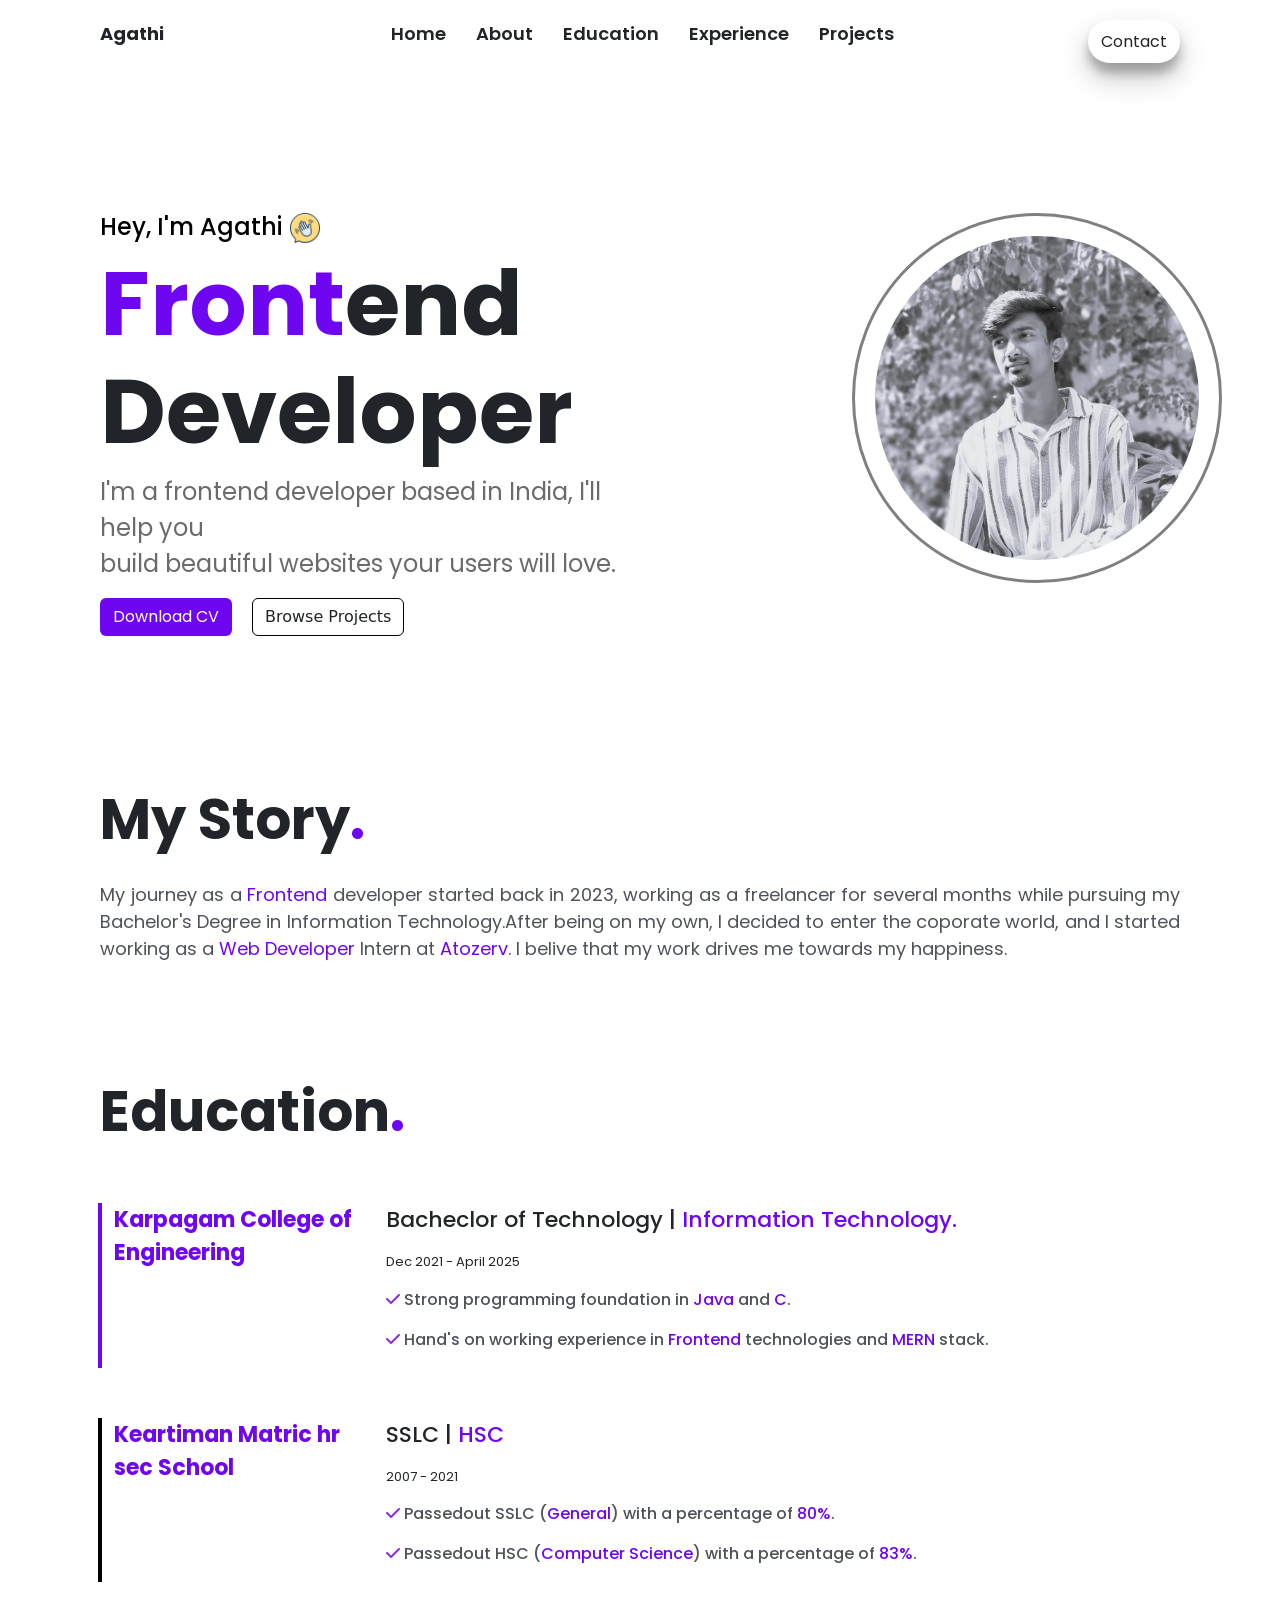
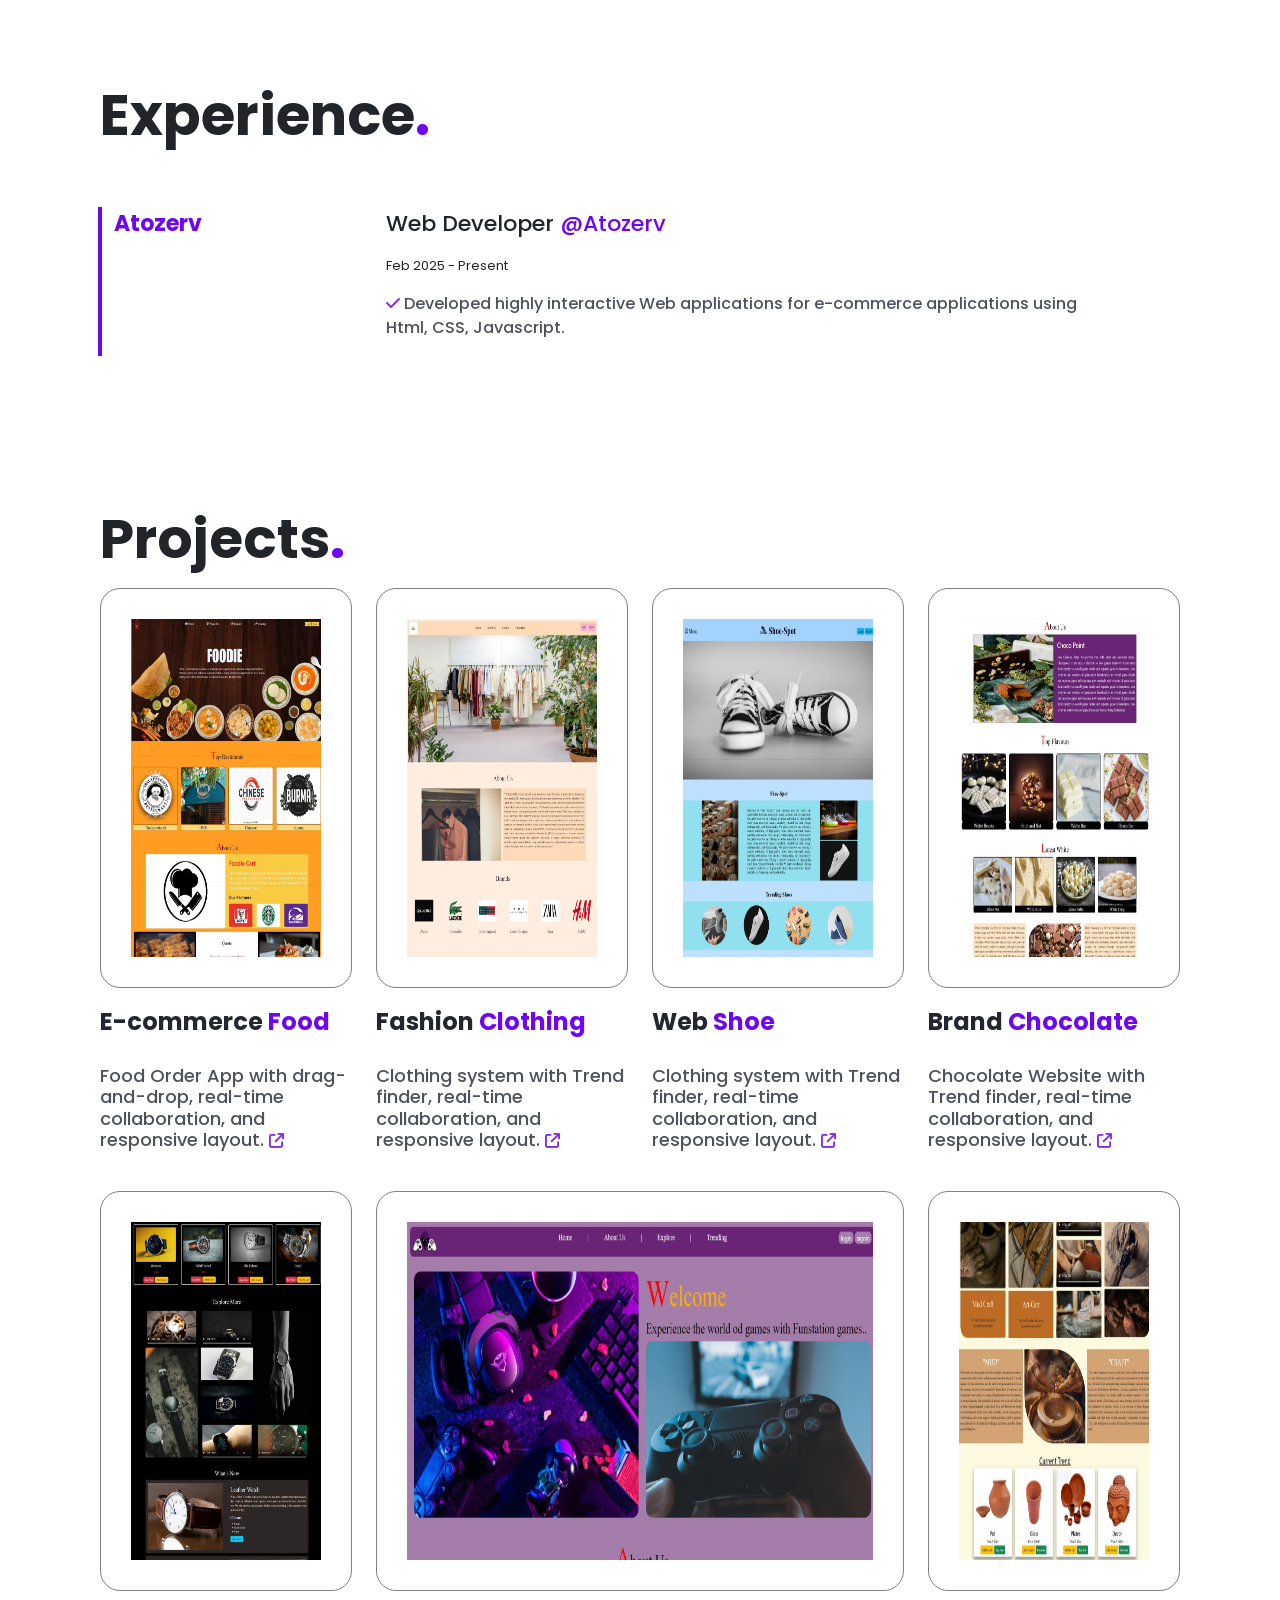
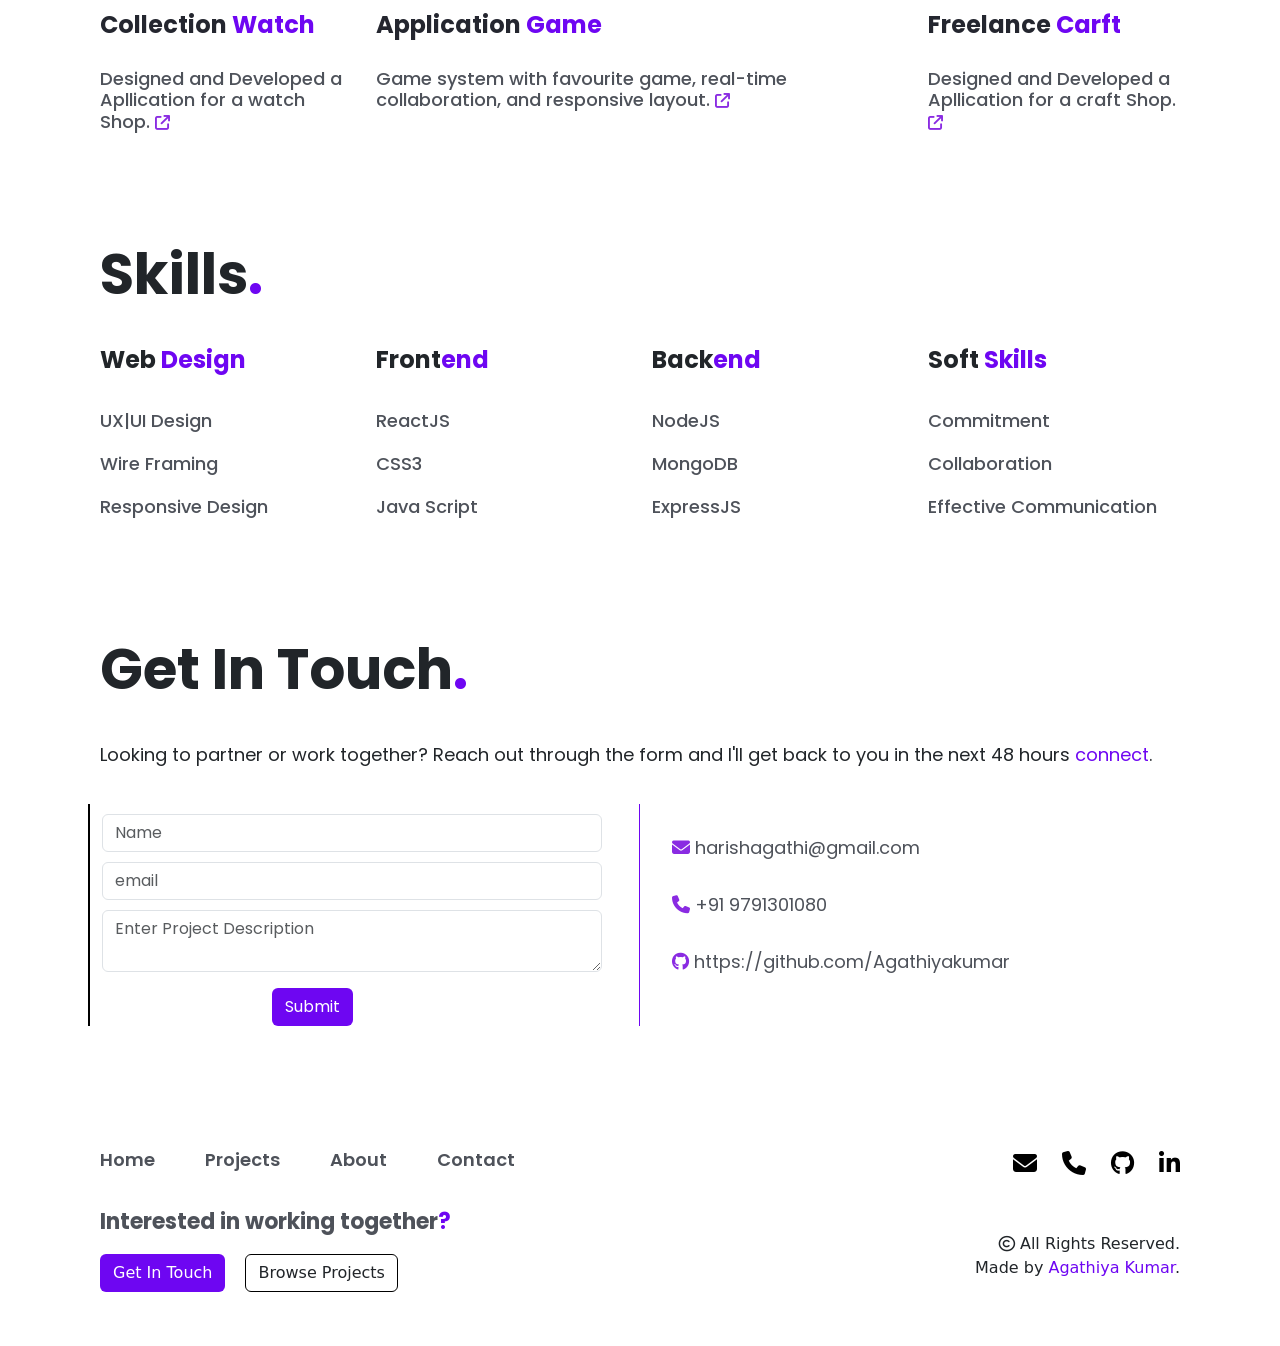
==== index.html @ 615fc926 "Add index.html and css" ====
<!DOCTYPE html>
<html lang="en">
<head>
    <meta charset="UTF-8">
    <meta name="viewport" content="width=device-width, initial-scale=1.0">
    <title>Portfolio</title>
    <link rel="preconnect" href="https://fonts.googleapis.com">
    <link rel="preconnect" href="https://fonts.gstatic.com" crossorigin>
    <link href="https://fonts.googleapis.com/css2?family=Poppins:ital,wght@0,100;0,200;0,300;0,400;0,500;0,600;0,700;0,800;0,900;1,100;1,200;1,300;1,400;1,500;1,600;1,700;1,800;1,900&display=swap" rel="stylesheet">
    <link rel="stylesheet" href="https://cdnjs.cloudflare.com/ajax/libs/font-awesome/6.7.2/css/all.min.css" integrity="sha512-Evv84Mr4kqVGRNSgIGL/F/aIDqQb7xQ2vcrdIwxfjThSH8CSR7PBEakCr51Ck+w+/U6swU2Im1vVX0SVk9ABhg==" crossorigin="anonymous" referrerpolicy="no-referrer" />
    <link rel="stylesheet" href="./css/portfolio.css">   
 <link href="https://cdn.jsdelivr.net/npm/bootstrap@5.0.2/dist/css/bootstrap.min.css" rel="stylesheet" integrity="sha384-EVSTQN3/azprG1Anm3QDgpJLIm9Nao0Yz1ztcQTwFspd3yD65VohhpuuCOmLASjC" crossorigin="anonymous"></head>
<body class="bg">
    
<div class="home">
    <div class="Nav">
        <p class="agathi">Agathi</p>
        <ul class="link">
            <li class="l">Home</li>
            <li class="l">About</li>
            <li class="l">Education</li>
            <li class="l">Experience</li>
            <li class="l">Projects</li>
        </ul>
        <button class="btn btn1">Contact</button>
    </div>
</div>
    <div class="main">
        <div class="row rr1">
            <div class="col-6 fin">
                <img class="finger" src="./asset/image/five-finger.png" alt="">
        <h2 class="hey">Hey, I'm Agathi</h2>
        <h1 class="front"><span class="f">Front</span>end<br>Developer</h1>
        <p class="hey1">I'm a frontend developer based in India, I'll help you<br> build beautiful websites your users will love. </p>
        
   </div>
        <div class="col-6 pp">
            <img class="profile" src="./asset/image/aak.jpg" height="370px" width="370px" alt="">
        </div>
</div>
<div class="get">
    <button class="btn btn2"><a class="resume" href="https://drive.google.com/file/d/1kBGuWeykprvt41Yj8LX3jBLXQxksEnDE/view?usp=sharing">Download CV</a></button>
    <button class="btn btn3">Browse Projects</button>
</div>
</div>
<div class="my">
    <h1 class="mystory">My Story<span class="f">.</span></h1>
    <p class="story">My journey as a <span class="f">Frontend</span> developer started back in 2023,
         working as a freelancer for several months while pursuing my Bachelor's Degree in Information 
         Technology.After being on my own, I decided to enter the coporate world, and I started working 
         as a <span class="f">Web Developer</span> Intern at <span class="f">Atozerv.</span> I belive that
          my work drives me towards my happiness.</p>
</div>
<div class="education">
    <h1 class="educate">Education<span class="f">.</span></h1>
    <div class="row ex">
        <div class="col-3 ecol">
            <p class="etitle">Karpagam College of Engineering</p>
        </div>
        <div class="col-8">
            <p class="edes">
                Bacheclor of Technology | <span class="f">Information Technology.</span>
            </p>
            <p class="sube">
                Dec 2021 - April 2025 
            </p>
            <p class="e"><i class="fa-solid fa-check" style="color: blueviolet;"></i> Strong programming foundation in <span class="f">Java</span> and <span class="f">C</span>. </p>
            <p class="e"><i class="fa-solid fa-check" style="color: blueviolet;"></i> Hand's on working experience in <span class="f">Frontend</span> technologies and <span class="f">MERN </span>stack. </p>
        </div>
    </div>
    <div class="row ex">
        <div class="col-3 ecol1">
            <p class="etitle">Keartiman Matric hr sec School</p>
        </div>
        <div class="col-8">
            <p class="edes">
                SSLC | <span class="f">HSC</span>
            </p>
            <p class="sube">
                2007 - 2021
            </p>
            <p class="e"><i class="fa-solid fa-check" style="color: blueviolet;"></i> Passedout SSLC (<span class="f">General</span>) with a percentage of <span class="f">80%</span>.</p>
            <p class="e"><i class="fa-solid fa-check" style="color: blueviolet;"></i> Passedout HSC (<span class="f">Computer Science</span>) with a percentage of <span class="f">83%</span>.</p>
        </div>
    </div>
</div>
<div class="experience">
    <h1 class="exp">Experience<span class="f">.</span></h1>
    <div class="row ex">
        <div class="col-3 ecol">
            <p class="etitle">Atozerv</p>
        </div>
        <div class="col-8">
            <p class="edes">
                Web Developer <span class="f">@Atozerv</span>
            </p>
            <p class="sube">
                Feb 2025 - Present 
            </p>
            <p class="e"><i class="fa-solid fa-check" style="color: blueviolet;"></i> Developed highly interactive Web applications for e-commerce applications using Html, CSS, Javascript.</p>
        </div>
    </div>
</div>
<div class="project">
    <h1 class="pro">Projects<span class="f">.</span></h1>
    <div class="pc">
        <div class="row">
            <div class="col-3">
                <div class="ppi">
                <img class="pi" src="./asset/image/p1.jpeg" width="100%" height="400px" alt="">
            </div>
                <h4 class="ph">E-commerce <span class="f"> Food</span></h4>
                <h3 class="pd">Food Order App with drag-and-drop, real-time collaboration, and responsive layout. <i class="fa-solid fa-arrow-up-right-from-square" style="color:blueviolet; font-size: 15px;"></i></h3>
            </div>
            <div class="col-3">
                <div class="ppi">
                <img class="pi" src="./asset/image/p3.jpeg" width="100%" height="400px" alt="">
                </div>
                <h4 class="ph">Fashion <span class="f"> Clothing </span></h4>
                <h3 class="pd">Clothing system with Trend finder, real-time collaboration, and responsive layout. <i class="fa-solid fa-arrow-up-right-from-square" style="color:blueviolet; font-size: 15px;"></i></h3>
            </div>
            <div class="col-3">
              <div class="ppi">
                <img class="pi" src="./asset/image/p2.jpeg" width="100%" height="400px" alt="">
                </div>
                <h4 class="ph">Web <span class="f"> Shoe </span></h4>
                <h3 class="pd">Clothing system with Trend finder, real-time collaboration, and responsive layout. <i class="fa-solid fa-arrow-up-right-from-square" style="color:blueviolet; font-size: 15px;"></i></h3>
            </div>
            <div class="col-3">
                <div class="ppi">
                <img class="pi" src="./asset/image/chocolaate web.jpeg" width="100%" height="400px" alt="">
            </div>
                <h4 class="ph">Brand <span class="f"> Chocolate </span></h4>
                <h3 class="pd">Chocolate Website with Trend finder, real-time collaboration, and responsive layout. <i class="fa-solid fa-arrow-up-right-from-square" style="color:blueviolet; font-size: 15px;"></i></h3>
            </div>
        </div>
        
        <div class="row r1">
            <div class="col-3">
                <div class="ppi">
                <img class="pi" src="./asset/image/ww.jpeg" width="100%" height="400px" alt="">
                </div>
                <h4 class="ph">Collection <span class="f"> Watch</span></h4>
                <h3 class="pd">Designed and Developed a Apllication for a watch Shop. <i class="fa-solid fa-arrow-up-right-from-square" style="color:blueviolet; font-size: 15px;"></i></h3>
            </div>
            <div class="col-6">
                <div class="ppi">
                <img class="pi" src="./asset/image/game web.jpeg" width="100%" height="400px" alt="">
                </div>
                <h4 class="ph">Application<span class="f"> Game </span></h4>
                <h3 class="pd">Game system with favourite game, real-time collaboration, and responsive layout. <i class="fa-solid fa-arrow-up-right-from-square" style="color:blueviolet; font-size: 15px;"></i></h3>
            </div>
            <div class="col-3">
                <div class="ppi">
                <img class="pi" src="./asset/image/pot web.jpeg" width="100%" height="400px" alt="">
                </div>
                <h4 class="ph">Freelance<span class="f"> Carft </span></h4>
                <h3 class="pd">Designed and Developed a Apllication for a craft Shop. <i class="fa-solid fa-arrow-up-right-from-square" style="color:blueviolet; font-size: 15px;"></i></h3>
            </div>
        </div>
    </div>
</div>
<div class="skills">
    <h1 class="skill">Skills<span class="f">.</span></h1>
    <div class="row s">
        <div class="col-3">
            <h4 class="stitle">Web <span class="f">Design</span></h4>
            <p class="skilldes1">UX|UI Design</p>
            <p class="skilldes">Wire Framing</p>
            <p class="skilldes">Responsive Design</p>
        </div>
        <div class="col-3">
            <h4 class="stitle">Front<span class="f">end</span></h4>
            <p class="skilldes1">ReactJS</p>
            <p class="skilldes">CSS3</p>
            <p class="skilldes">Java Script</p>
        </div>
        <div class="col-3">
            <h4 class="stitle">Back<span class="f">end</span></h4>
            <p class="skilldes1">NodeJS</p>
            <p class="skilldes">MongoDB</p>
            <p class="skilldes">ExpressJS</p>
        </div>
        <div class="col-3">
            <h4 class="stitle">Soft <span class="f">Skills</span></h4>
            <p class="skilldes1">Commitment</p>
            <p class="skilldes">Collaboration</p>
            <p class="skilldes">Effective Communication</p>
        </div>
    </div>
</div>
<div class="contact">
    <h1 class="touch">Get In Touch<span class="f">.</span></h1>
    <p class="connect">Looking to partner or work together? Reach out through the form and I'll get back to you in the next 48 hours <span class="f">connect</span>.</p>
    <div class="row ct">
        <div class="col-6 gt">
            <div class="for">
                <form action="#">
                    <input type="text" class="form-control i" placeholder="Name">
                    <input type="text" class="form-control i" placeholder="email">
                    <textarea name="t"  class="form-control i" id="t" placeholder="Enter Project Description"></textarea>
                    <button class="btn btn4">Submit</button>
                </form>
            </div>
        </div>
        <div class="col-6 cet">
            <p class="clink"><i class="fa-solid fa-envelope" style="color: blueviolet;"></i> harishagathi@gmail.com</p>
            <p class="clink"><i class="fa-solid fa-phone" style="color: blueviolet;"></i> +91 9791301080</p>
            <p class="clink"><i class="fa-brands fa-github" style="color: blueviolet;"></i> https://github.com/Agathiyakumar</p>
        </div>
    </div>
</div>
<footer>
    <div class="footer">
        <div class="row">
            <div class="col-6">
    <div class="foot">
        <a class="ft" href="#">Home</a>
        <a class="ft" href="#">Projects</a>
        <a class="ft" href="#">About</a>
        <a class="ft" href="#">Contact</a>
    </div>
    <div class="interest">
        <p class="int">Interested in working together<span class="f">?</span></p>
    </div>
    <div class="get">
        <button class="btn btn2">Get In Touch</button>
        <button class="btn btn3">Browse Projects</button>
    </div>
</div>
<div class="col-6">
    <div class="logo">
    <a class="ac"><i class="fa-solid fa-envelope"></i></a>
    <a class="ac"  href=""><i class="fa-solid fa-phone"></i></a>
    <a class="ac" href="https://github.com/Agathiyakumar"><i class="fa-brands fa-github"></i></a>
    <a class="ac" href="http://linkedin.com/in/agathiya-kumar-s-d-90528626a"><i class="fa-brands fa-linkedin-in"></i></a>
</div>
<div class="copyright">
    <p class="copy"><i class="fa-regular fa-copyright"></i> All Rights Reserved.<br>
    Made by <span class="f">Agathiya Kumar</span>.</p>
</div>
</div>
</div>
</div>
</footer>
    
    <script src="https://cdn.jsdelivr.net/npm/bootstrap@5.0.2/dist/js/bootstrap.bundle.min.js" integrity="sha384-MrcW6ZMFYlzcLA8Nl+NtUVF0sA7MsXsP1UyJoMp4YLEuNSfAP+JcXn/tWtIaxVXM" crossorigin="anonymous"></script>
    <script src="https://cdn.jsdelivr.net/npm/@popperjs/core@2.9.2/dist/umd/popper.min.js" integrity="sha384-IQsoLXl5PILFhosVNubq5LC7Qb9DXgDA9i+tQ8Zj3iwWAwPtgFTxbJ8NT4GN1R8p" crossorigin="anonymous"></script>
<script src="https://cdn.jsdelivr.net/npm/bootstrap@5.0.2/dist/js/bootstrap.min.js" integrity="sha384-cVKIPhGWiC2Al4u+LWgxfKTRIcfu0JTxR+EQDz/bgldoEyl4H0zUF0QKbrJ0EcQF" crossorigin="anonymous"></script>
</body>
</html>
---- css/portfolio.css ----
.bg{
    padding: 0px 100px;
}
.Nav{
    font-weight: 600;
    margin-top: 20px;
    display: flex;justify-content: space-between;
    font-size: 18px;
    font-family: Poppins;

}
.l:hover{
    color: #6E06F2;
    cursor: pointer;
    text-decoration: underline solid black;
}
.link{
    display: flex;
    column-gap: 30px;
    list-style-type: none;
}
.educate{
    font-weight: bold;
    font-size: 56px;
    font-family: "Poppins", "Poppins Placeholder", sans-serif;
}
.btn1{
    border-radius: 50px !important;
    box-shadow: rgba(0, 0, 0, 0.25) 0px 14px 28px, rgba(0, 0, 0, 0.22) 0px 10px 10px;
}
.btn2{
    background: #6E06F2 !important;
    color: white !important;
}
.agathi{
    font-weight: bold;
    font-family: "Poppins", "Poppins Placeholder", sans-serif;
}
.btn2:hover{
    background-color: white !important;
    color: black !important;
    border: 0.5px solid black ;
}
.btn3:hover{
    background: #6E06F2 !important;
    color: white !important;
    border: none !important;
}
.get{
    display: flex;
    column-gap: 20px;
}
.btn3{
    border:0.5px solid black !important;
}
.main{
    padding: 150px 0px 50px;
}
.hey{
    color: rgb(0, 0, 0);
    font-family: poppins;
    font-size: 24px;
}
.hey1{
    color: rgb(108, 106, 106);
    font-family: poppins;
    font-size: 24px;
}
.front{
    font-family: "Poppins", "Poppins Placeholder", sans-serif;
    font-weight: 700;
    font-size: 90px;
}
.end{
    font-family: "Poppins", "Poppins Placeholder", sans-serif;
    font-weight: 700;
    font-size: 90px;
}
.fin{
    position: relative;
}
.finger{
    position: absolute;
    height: 30px;
    width: 30px;
    margin-left: 190px;
}

.f{
    color: #6E06F2 !important;
}
.profile{
    padding: 20px;
    margin-left: 200px;
    border-radius: 50%;
    border: solid grey;
}
.project{
    padding: 50px 0px 50px;
    margin-top: 50px;
}
.pro{
    font-size: 55px;
    font-family: "Poppins", "Poppins Placeholder", sans-serif;
    font-weight: bold;
}
.pi{
    border-radius: 20px;
    border: 1px solid grey;
    padding: 30px;

}
.pc{
    margin-top: 1rem;
}
.ph{
    padding: 20px 0px 20px ;
    font-size: 24px;
    font-family: "Poppins";
    font-weight:bold;
    color: #24262F !important;
}
.pd{
    font-size: 18px;
    font-family: "Poppins", "Poppins Placeholder", sans-serif;
    color: #4E525A !important;
}
.r1{
    margin-top: 2rem !important;
}
.experience{
    padding: 100px 0px 50px;
}
.exp{
    font-weight: bold;
    font-size: 56px;
    font-family: "Poppins", "Poppins Placeholder", sans-serif;
}
.etitle{
    color: #6E06F2 !important;
    font-size: 22px !important;
    font-family: "Poppins", "Poppins Placeholder", sans-serif !important;
    font-weight: bold !important;
}
.edes{
    font-size: 22px !important;
    font-family: "Poppins", "Poppins Placeholder", sans-serif !important;
    font-weight: 500 !important;
}
.sube{
    font-size: 13px;
    font-family: "Poppins", "Poppins Placeholder", sans-serif !important;
}
.ecol{
    border-left: 4px solid  #6E06F2 !important;
    margin-left: 10px;
}
.ex{
    padding-top: 50px;
}
.e{
    font-size: 16px;
    font-family: "Poppins", "Poppins Placeholder", sans-serif !important;
    font-weight: 500;
    color: #4E525A;
}
.skill{
    font-weight: bold;
    font-size: 56px;
    font-family: "Poppins", "Poppins Placeholder", sans-serif;
}
.skills{
    padding: 50px 0px 100px;
}
.ecol1{
    border-left: 4px solid black;
    margin-left: 10px;

}
.stitle{
    margin-top: 30px;
    font-size: 24px;
    font-family: "Poppins", "Poppins Placeholder", sans-serif !important;
    font-weight: bold !important;
}
.skilldes{
    font-family: "Poppins", "Poppins Placeholder", sans-serif !important;
    font-size: 18px !important;
    color: #4E525A;
    font-weight: 500;
}.skilldes1{
    font-family: "Poppins", "Poppins Placeholder", sans-serif !important;
    font-size: 18px !important;
    margin-top: 2rem;
    color: #4E525A;
    font-weight: 500;
}
.mystory{
    font-weight: bold;
    font-size: 56px;
    font-family: "Poppins", "Poppins Placeholder", sans-serif;
}
.my{
    padding: 100px 0px;
}
.story{
    color: #4E525A;
    font-size: 18px;
    padding-top: 20px;
    font-family: "Poppins", "Poppins Placeholder", sans-serif;
    text-align: justify;
}

.foot{
    display: flex;
    column-gap: 50px;

}
.footer{
    padding: 100px 0px 50px;
}
.ft{
    text-decoration: none !important;
    color: #4E525A;
    font-size: 18px !important;
    font-family: "Poppins", "Poppins Placeholder", sans-serif !important;
    font-weight: 600;
}
.int{
    margin-top: 2rem;
    font-size: 22px;
    color: #4E525A;
    font-family: "Poppins", "Poppins Placeholder", sans-serif !important;
    font-weight: bold;
}
.touch{
    font-weight: bold;
    font-size: 56px;
    font-family: "Poppins", "Poppins Placeholder", sans-serif;
}
.for{
    width: 500px !important;
    font-family: "Poppins", "Poppins Placeholder", sans-serif;
}
.i{
    margin-top: 10px;
}
.connect{
    font-size: 18px !important;
    padding-top: 30px;
    font-family: "Poppins", "Poppins Placeholder", sans-serif;
    text-align: justify;
}
.btn4{
    margin-top: 1rem;
    background: #6E06F2 !important;
    color: white !important;
    margin-left: 170px;
}
.gt{
    border-left: 2px solid #000000;
    border-right: 1px solid #6E06F2;
}
.clink{
    font-size: 18px;
    font-family: "Poppins", "Poppins Placeholder", sans-serif;
    margin-left: 20px;
    margin-top: 30px;
    color: #4E525A;

}
.ct{
    padding: 20px 0px 20px
}
.ac{
    color: #000000;
    font-size: 24px;
    margin-left: 20px;
}
.logo{
    text-align: right;
}
.copyright{
    text-align: right;
    margin-top: 50px;
}
.ppi img{
    transition: transform 1s ease;
}
.ppi:hover img{
    transform: scale(1.08);
}
.resume{
    text-decoration: none;
    font-family: "Poppins", "Poppins Placeholder", sans-serif;
    color: white;
}
@media screen and (max-width:780px) {
    .bg{
        padding: 50px;
        
    }
    .rr1{
        width: 700px;
        display: flex;
        flex-direction: column;
    }
    .profile{
        margin: 0;
    }
    .fin{
        position: static;
    }
    .my{
        margin: 0;
        padding: 0;
    }
    
}
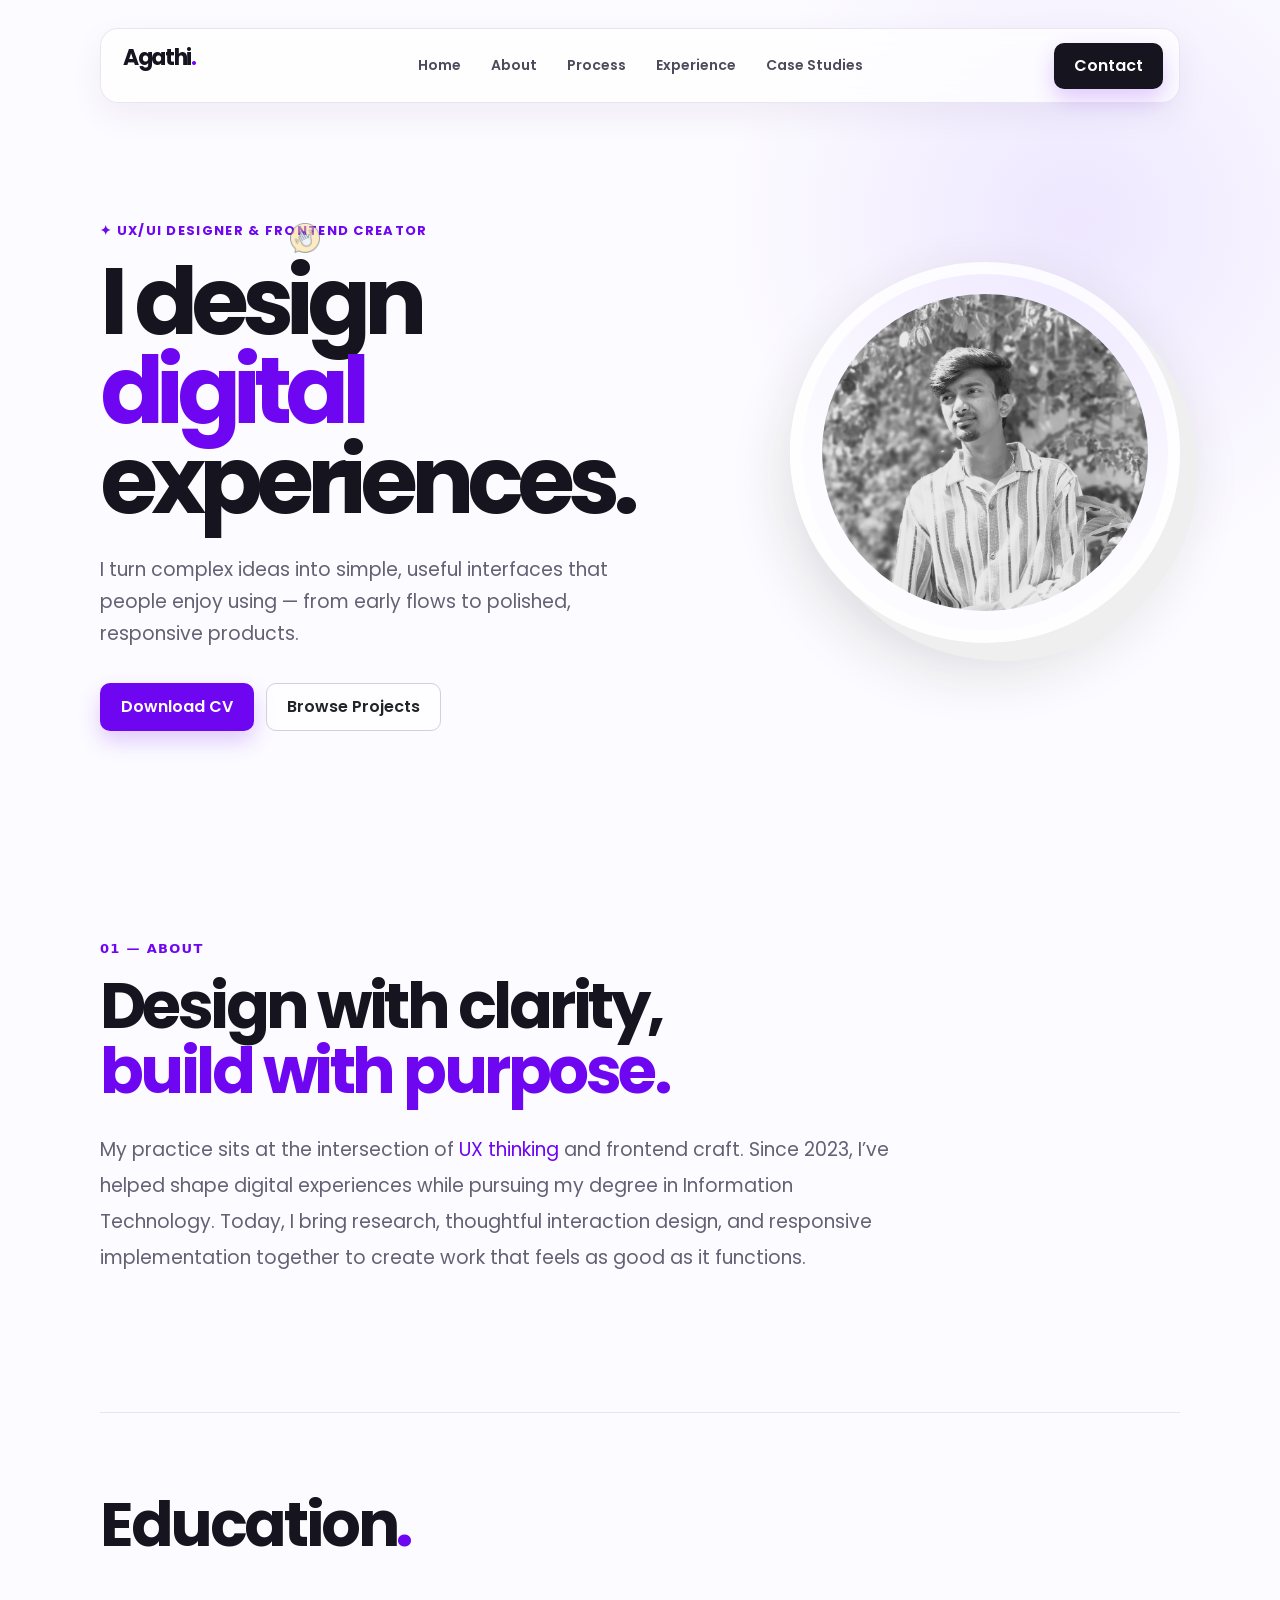
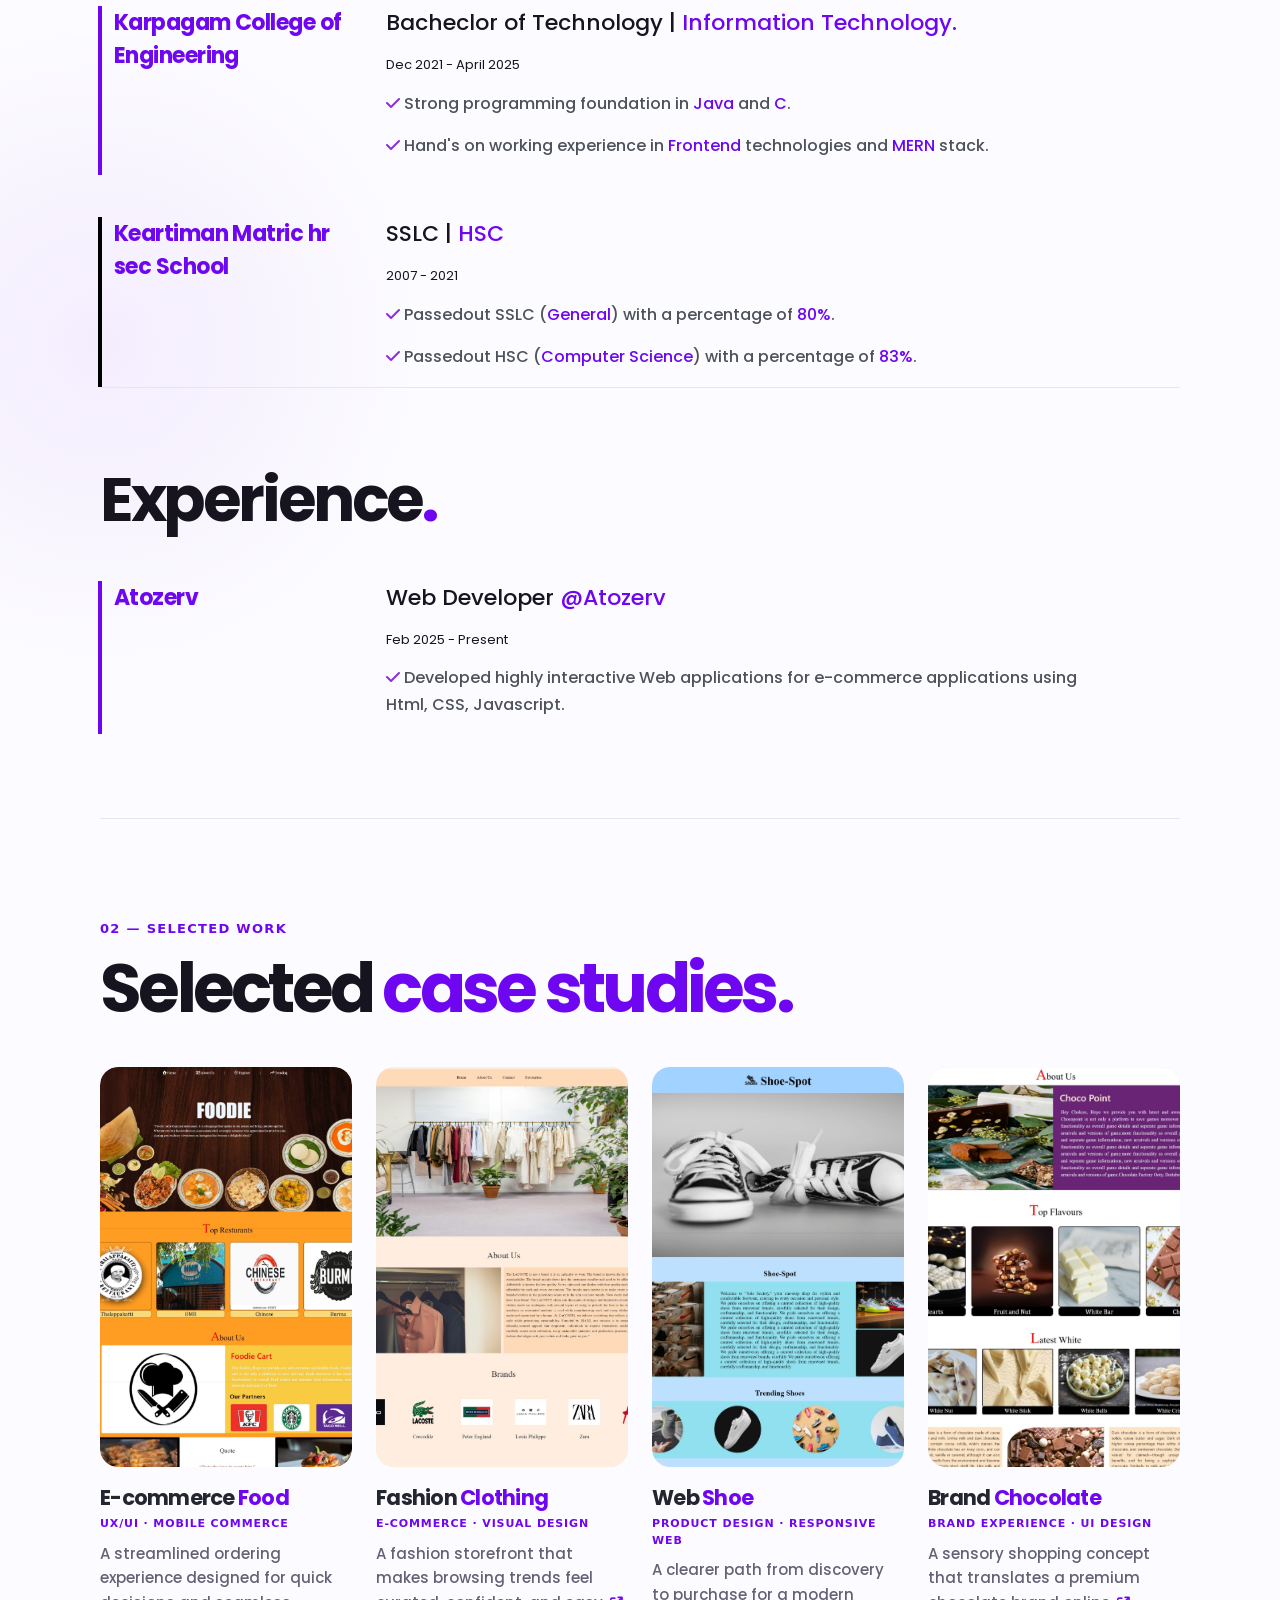
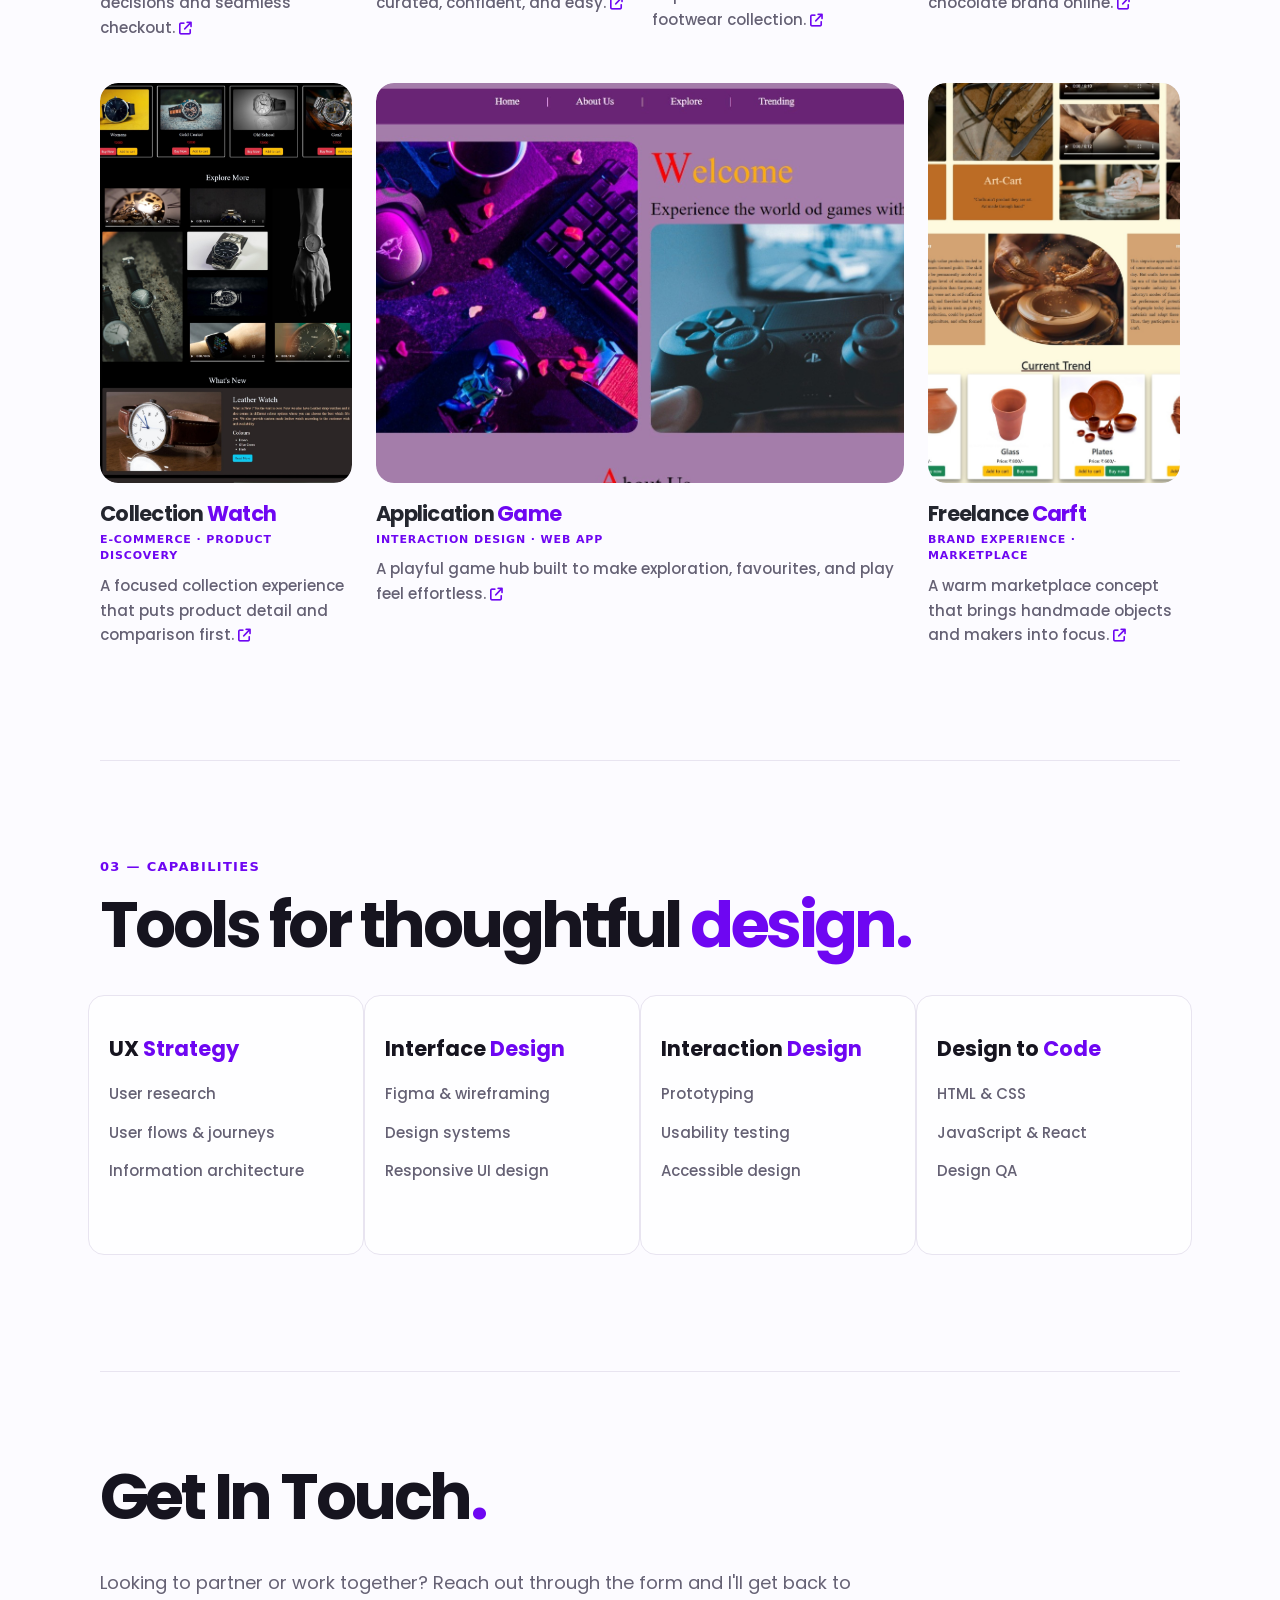
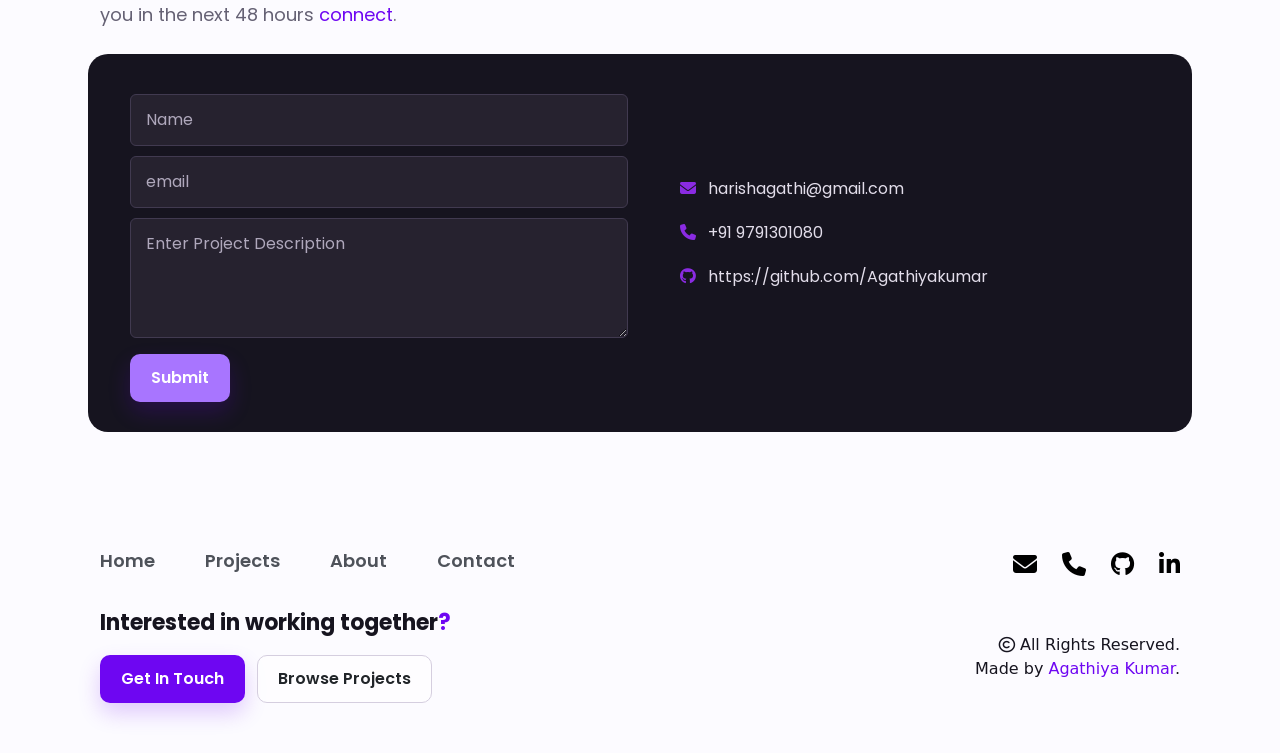
==== commit d987999f: "commit2" ====
--- a/index.html
+++ b/index.html
@@ -3,24 +3,25 @@
 <head>
     <meta charset="UTF-8">
     <meta name="viewport" content="width=device-width, initial-scale=1.0">
-    <title>Portfolio</title>
+    <title>Agathi — UX/UI Designer</title>
     <link rel="preconnect" href="https://fonts.googleapis.com">
     <link rel="preconnect" href="https://fonts.gstatic.com" crossorigin>
     <link href="https://fonts.googleapis.com/css2?family=Poppins:ital,wght@0,100;0,200;0,300;0,400;0,500;0,600;0,700;0,800;0,900;1,100;1,200;1,300;1,400;1,500;1,600;1,700;1,800;1,900&display=swap" rel="stylesheet">
     <link rel="stylesheet" href="https://cdnjs.cloudflare.com/ajax/libs/font-awesome/6.7.2/css/all.min.css" integrity="sha512-Evv84Mr4kqVGRNSgIGL/F/aIDqQb7xQ2vcrdIwxfjThSH8CSR7PBEakCr51Ck+w+/U6swU2Im1vVX0SVk9ABhg==" crossorigin="anonymous" referrerpolicy="no-referrer" />
-    <link rel="stylesheet" href="./css/portfolio.css">   
- <link href="https://cdn.jsdelivr.net/npm/bootstrap@5.0.2/dist/css/bootstrap.min.css" rel="stylesheet" integrity="sha384-EVSTQN3/azprG1Anm3QDgpJLIm9Nao0Yz1ztcQTwFspd3yD65VohhpuuCOmLASjC" crossorigin="anonymous"></head>
+    <link href="https://cdn.jsdelivr.net/npm/bootstrap@5.0.2/dist/css/bootstrap.min.css" rel="stylesheet" integrity="sha384-EVSTQN3/azprG1Anm3QDgpJLIm9Nao0Yz1ztcQTwFspd3yD65VohhpuuCOmLASjC" crossorigin="anonymous">
+    <link rel="stylesheet" href="./css/portfolio.css">
+</head>
 <body class="bg">
     
 <div class="home">
     <div class="Nav">
-        <p class="agathi">Agathi</p>
+        <p class="agathi">Agathi<span>.</span></p>
         <ul class="link">
             <li class="l">Home</li>
             <li class="l">About</li>
-            <li class="l">Education</li>
+            <li class="l">Process</li>
             <li class="l">Experience</li>
-            <li class="l">Projects</li>
+            <li class="l">Case Studies</li>
         </ul>
         <button class="btn btn1">Contact</button>
     </div>
@@ -29,9 +30,9 @@
         <div class="row rr1">
             <div class="col-6 fin">
                 <img class="finger" src="./asset/image/five-finger.png" alt="">
-        <h2 class="hey">Hey, I'm Agathi</h2>
-        <h1 class="front"><span class="f">Front</span>end<br>Developer</h1>
-        <p class="hey1">I'm a frontend developer based in India, I'll help you<br> build beautiful websites your users will love. </p>
+        <h2 class="hey">✦ UX/UI designer &amp; frontend creator</h2>
+        <h1 class="front">I design <span class="f">digital</span><br>experiences.</h1>
+        <p class="hey1">I turn complex ideas into simple, useful interfaces that people enjoy using — from early flows to polished, responsive products.</p>
         
    </div>
         <div class="col-6 pp">
@@ -44,12 +45,9 @@
 </div>
 </div>
 <div class="my">
-    <h1 class="mystory">My Story<span class="f">.</span></h1>
-    <p class="story">My journey as a <span class="f">Frontend</span> developer started back in 2023,
-         working as a freelancer for several months while pursuing my Bachelor's Degree in Information 
-         Technology.After being on my own, I decided to enter the coporate world, and I started working 
-         as a <span class="f">Web Developer</span> Intern at <span class="f">Atozerv.</span> I belive that
-          my work drives me towards my happiness.</p>
+    <p class="section-kicker">01 — About</p>
+    <h1 class="mystory">Design with clarity,<br><span class="f">build with purpose.</span></h1>
+    <p class="story">My practice sits at the intersection of <span class="f">UX thinking</span> and frontend craft. Since 2023, I’ve helped shape digital experiences while pursuing my degree in Information Technology. Today, I bring research, thoughtful interaction design, and responsive implementation together to create work that feels as good as it functions.</p>
 </div>
 <div class="education">
     <h1 class="educate">Education<span class="f">.</span></h1>
@@ -102,7 +100,8 @@
     </div>
 </div>
 <div class="project">
-    <h1 class="pro">Projects<span class="f">.</span></h1>
+    <p class="section-kicker">02 — Selected work</p>
+    <h1 class="pro">Selected <span class="f">case studies.</span></h1>
     <div class="pc">
         <div class="row">
             <div class="col-3">
@@ -110,28 +109,32 @@
                 <img class="pi" src="./asset/image/p1.jpeg" width="100%" height="400px" alt="">
             </div>
                 <h4 class="ph">E-commerce <span class="f"> Food</span></h4>
-                <h3 class="pd">Food Order App with drag-and-drop, real-time collaboration, and responsive layout. <i class="fa-solid fa-arrow-up-right-from-square" style="color:blueviolet; font-size: 15px;"></i></h3>
+                <p class="project-type">UX/UI · Mobile commerce</p>
+                <h3 class="pd">A streamlined ordering experience designed for quick decisions and seamless checkout. <i class="fa-solid fa-arrow-up-right-from-square"></i></h3>
             </div>
             <div class="col-3">
                 <div class="ppi">
                 <img class="pi" src="./asset/image/p3.jpeg" width="100%" height="400px" alt="">
                 </div>
                 <h4 class="ph">Fashion <span class="f"> Clothing </span></h4>
-                <h3 class="pd">Clothing system with Trend finder, real-time collaboration, and responsive layout. <i class="fa-solid fa-arrow-up-right-from-square" style="color:blueviolet; font-size: 15px;"></i></h3>
+                <p class="project-type">E-commerce · Visual design</p>
+                <h3 class="pd">A fashion storefront that makes browsing trends feel curated, confident, and easy. <i class="fa-solid fa-arrow-up-right-from-square"></i></h3>
             </div>
             <div class="col-3">
               <div class="ppi">
                 <img class="pi" src="./asset/image/p2.jpeg" width="100%" height="400px" alt="">
                 </div>
                 <h4 class="ph">Web <span class="f"> Shoe </span></h4>
-                <h3 class="pd">Clothing system with Trend finder, real-time collaboration, and responsive layout. <i class="fa-solid fa-arrow-up-right-from-square" style="color:blueviolet; font-size: 15px;"></i></h3>
+                <p class="project-type">Product design · Responsive web</p>
+                <h3 class="pd">A clearer path from discovery to purchase for a modern footwear collection. <i class="fa-solid fa-arrow-up-right-from-square"></i></h3>
             </div>
             <div class="col-3">
                 <div class="ppi">
                 <img class="pi" src="./asset/image/chocolaate web.jpeg" width="100%" height="400px" alt="">
             </div>
                 <h4 class="ph">Brand <span class="f"> Chocolate </span></h4>
-                <h3 class="pd">Chocolate Website with Trend finder, real-time collaboration, and responsive layout. <i class="fa-solid fa-arrow-up-right-from-square" style="color:blueviolet; font-size: 15px;"></i></h3>
+                <p class="project-type">Brand experience · UI design</p>
+                <h3 class="pd">A sensory shopping concept that translates a premium chocolate brand online. <i class="fa-solid fa-arrow-up-right-from-square"></i></h3>
             </div>
         </div>
         
@@ -141,51 +144,55 @@
                 <img class="pi" src="./asset/image/ww.jpeg" width="100%" height="400px" alt="">
                 </div>
                 <h4 class="ph">Collection <span class="f"> Watch</span></h4>
-                <h3 class="pd">Designed and Developed a Apllication for a watch Shop. <i class="fa-solid fa-arrow-up-right-from-square" style="color:blueviolet; font-size: 15px;"></i></h3>
+                <p class="project-type">E-commerce · Product discovery</p>
+                <h3 class="pd">A focused collection experience that puts product detail and comparison first. <i class="fa-solid fa-arrow-up-right-from-square"></i></h3>
             </div>
             <div class="col-6">
                 <div class="ppi">
                 <img class="pi" src="./asset/image/game web.jpeg" width="100%" height="400px" alt="">
                 </div>
                 <h4 class="ph">Application<span class="f"> Game </span></h4>
-                <h3 class="pd">Game system with favourite game, real-time collaboration, and responsive layout. <i class="fa-solid fa-arrow-up-right-from-square" style="color:blueviolet; font-size: 15px;"></i></h3>
+                <p class="project-type">Interaction design · Web app</p>
+                <h3 class="pd">A playful game hub built to make exploration, favourites, and play feel effortless. <i class="fa-solid fa-arrow-up-right-from-square"></i></h3>
             </div>
             <div class="col-3">
                 <div class="ppi">
                 <img class="pi" src="./asset/image/pot web.jpeg" width="100%" height="400px" alt="">
                 </div>
                 <h4 class="ph">Freelance<span class="f"> Carft </span></h4>
-                <h3 class="pd">Designed and Developed a Apllication for a craft Shop. <i class="fa-solid fa-arrow-up-right-from-square" style="color:blueviolet; font-size: 15px;"></i></h3>
+                <p class="project-type">Brand experience · Marketplace</p>
+                <h3 class="pd">A warm marketplace concept that brings handmade objects and makers into focus. <i class="fa-solid fa-arrow-up-right-from-square"></i></h3>
             </div>
         </div>
     </div>
 </div>
 <div class="skills">
-    <h1 class="skill">Skills<span class="f">.</span></h1>
+    <p class="section-kicker">03 — Capabilities</p>
+    <h1 class="skill">Tools for thoughtful <span class="f">design.</span></h1>
     <div class="row s">
         <div class="col-3">
-            <h4 class="stitle">Web <span class="f">Design</span></h4>
-            <p class="skilldes1">UX|UI Design</p>
-            <p class="skilldes">Wire Framing</p>
-            <p class="skilldes">Responsive Design</p>
-        </div>
-        <div class="col-3">
-            <h4 class="stitle">Front<span class="f">end</span></h4>
-            <p class="skilldes1">ReactJS</p>
-            <p class="skilldes">CSS3</p>
-            <p class="skilldes">Java Script</p>
-        </div>
-        <div class="col-3">
-            <h4 class="stitle">Back<span class="f">end</span></h4>
-            <p class="skilldes1">NodeJS</p>
-            <p class="skilldes">MongoDB</p>
-            <p class="skilldes">ExpressJS</p>
-        </div>
-        <div class="col-3">
-            <h4 class="stitle">Soft <span class="f">Skills</span></h4>
-            <p class="skilldes1">Commitment</p>
-            <p class="skilldes">Collaboration</p>
-            <p class="skilldes">Effective Communication</p>
+            <h4 class="stitle">UX <span class="f">Strategy</span></h4>
+            <p class="skilldes1">User research</p>
+            <p class="skilldes">User flows &amp; journeys</p>
+            <p class="skilldes">Information architecture</p>
+        </div>
+        <div class="col-3">
+            <h4 class="stitle">Interface <span class="f">Design</span></h4>
+            <p class="skilldes1">Figma &amp; wireframing</p>
+            <p class="skilldes">Design systems</p>
+            <p class="skilldes">Responsive UI design</p>
+        </div>
+        <div class="col-3">
+            <h4 class="stitle">Interaction <span class="f">Design</span></h4>
+            <p class="skilldes1">Prototyping</p>
+            <p class="skilldes">Usability testing</p>
+            <p class="skilldes">Accessible design</p>
+        </div>
+        <div class="col-3">
+            <h4 class="stitle">Design to <span class="f">Code</span></h4>
+            <p class="skilldes1">HTML &amp; CSS</p>
+            <p class="skilldes">JavaScript &amp; React</p>
+            <p class="skilldes">Design QA</p>
         </div>
     </div>
 </div>
@@ -248,4 +255,4 @@
     <script src="https://cdn.jsdelivr.net/npm/@popperjs/core@2.9.2/dist/umd/popper.min.js" integrity="sha384-IQsoLXl5PILFhosVNubq5LC7Qb9DXgDA9i+tQ8Zj3iwWAwPtgFTxbJ8NT4GN1R8p" crossorigin="anonymous"></script>
 <script src="https://cdn.jsdelivr.net/npm/bootstrap@5.0.2/dist/js/bootstrap.min.js" integrity="sha384-cVKIPhGWiC2Al4u+LWgxfKTRIcfu0JTxR+EQDz/bgldoEyl4H0zUF0QKbrJ0EcQF" crossorigin="anonymous"></script>
 </body>
-</html>+</html>
--- a/css/portfolio.css
+++ b/css/portfolio.css
@@ -1,6 +1,7 @@
 
 .bg{
     padding: 0px 100px;
+    overflow-x: hidden;
 }
 .Nav{
     font-weight: 600;
@@ -95,6 +96,8 @@
     margin-left: 200px;
     border-radius: 50%;
     border: solid grey;
+    max-width: 100%;
+    height: auto;
 }
 .project{
     padding: 50px 0px 50px;
@@ -109,6 +112,7 @@
     border-radius: 20px;
     border: 1px solid grey;
     padding: 30px;
+    object-fit: cover;
 
 }
 .pc{
@@ -241,6 +245,7 @@
 }
 .for{
     width: 500px !important;
+    max-width: 100%;
     font-family: "Poppins", "Poppins Placeholder", sans-serif;
 }
 .i{
@@ -296,25 +301,231 @@
     font-family: "Poppins", "Poppins Placeholder", sans-serif;
     color: white;
 }
-@media screen and (max-width:780px) {
-    .bg{
-        padding: 50px;
-        
-    }
-    .rr1{
-        width: 700px;
-        display: flex;
-        flex-direction: column;
-    }
-    .profile{
-        margin: 0;
-    }
-    .fin{
-        position: static;
-    }
-    .my{
-        margin: 0;
-        padding: 0;
-    }
-    
-}+@media screen and (max-width: 991px) {
+    .bg { padding: 0 48px; }
+
+    .main { padding-top: 100px; }
+    .front { font-size: clamp(58px, 9vw, 78px); }
+    .hey1 { font-size: 20px; }
+    .profile { margin-left: 40px; }
+
+    .project .col-3 { width: 50%; }
+    .project .r1 .col-6 { width: 100%; margin-top: 2rem; }
+    .project .r1 .col-3 { width: 50%; }
+    .skills .col-3 { width: 50%; }
+    .for { width: 100% !important; }
+}
+
+@media screen and (max-width: 767px) {
+    .bg { padding: 0 20px; }
+
+    .Nav { align-items: center; margin-top: 16px; }
+    .agathi { margin-bottom: 0; font-size: 20px; }
+    .link { display: none; }
+    .btn1 { padding: 8px 16px !important; }
+
+    .main { padding: 64px 0 64px; }
+    .rr1 { display: flex; flex-direction: column-reverse; gap: 32px; }
+    .rr1 > .col-6, .ct > .col-6, footer .col-6 { width: 100%; }
+    .fin { position: static; }
+    .finger { display: none; }
+    .profile { display: block; width: min(290px, 82vw); height: auto; margin: 0 auto; padding: 12px; }
+    .hey { font-size: 20px; }
+    .front { font-size: clamp(48px, 15vw, 68px); line-height: 1.05; }
+    .hey1 { font-size: 17px; line-height: 1.65; }
+    .hey1 br { display: none; }
+    .get { flex-wrap: wrap; gap: 12px; }
+    .get .btn { flex: 1 1 150px; }
+
+    .my, .experience, .project, .skills { padding: 64px 0; margin-top: 0; }
+    .mystory, .educate, .exp, .pro, .skill, .touch { font-size: clamp(38px, 10vw, 48px); }
+    .story, .connect { font-size: 16px !important; text-align: left; }
+
+    .education .ex, .experience .ex { padding-top: 30px; }
+    .education .col-3, .education .col-8, .experience .col-3, .experience .col-8 { width: 100%; }
+    .ecol, .ecol1 { margin-left: 0; margin-bottom: 16px; padding-left: 14px; }
+    .etitle, .edes { font-size: 19px !important; }
+    .e { font-size: 15px; }
+
+    .project .col-3, .project .r1 .col-3, .project .r1 .col-6 { width: 100%; margin-top: 28px; }
+    .project .row > :first-child { margin-top: 0; }
+    .project .r1 { margin-top: 0 !important; }
+    .pi { height: 280px !important; padding: 18px; }
+    .ph { padding: 14px 0 8px; font-size: 20px; }
+    .pd { font-size: 16px; }
+
+    .skills .col-3 { width: 100%; }
+    .stitle { margin-top: 24px; }
+    .skilldes1 { margin-top: 12px; }
+
+    .ct { gap: 36px; }
+    .gt { border-left: 0; border-right: 0; border-bottom: 1px solid #6E06F2; padding-bottom: 32px; }
+    .btn4 { display: block; margin-left: auto; margin-right: auto; }
+    .cet { padding-left: 12px; }
+    .clink { margin: 0 0 20px; overflow-wrap: anywhere; font-size: 16px; }
+
+    .footer { padding: 64px 0 32px; }
+    .foot { flex-wrap: wrap; gap: 14px 24px; }
+    .logo, .copyright { text-align: left; }
+    .logo { margin-top: 40px; }
+    .ac { margin-left: 0; margin-right: 20px; }
+    .copyright { margin-top: 28px; }
+}
+
+@media screen and (max-width: 380px) {
+    .bg { padding: 0 16px; }
+    .front { font-size: 45px; }
+    .pi { height: 240px !important; }
+}
+
+/* UX/UI portfolio visual system */
+:root {
+    --ink: #16141f;
+    --muted: #656174;
+    --surface: #ffffff;
+    --lavender: #f1edff;
+    --accent: #6e06f2;
+    --line: #e8e4f0;
+}
+
+html { scroll-behavior: smooth; }
+
+body.bg {
+    background:
+        radial-gradient(circle at 84% 4%, rgba(151, 108, 255, .14), transparent 22rem),
+        radial-gradient(circle at 8% 35%, rgba(110, 6, 242, .06), transparent 20rem),
+        #fcfbff;
+    color: var(--ink);
+}
+
+.Nav {
+    position: relative;
+    z-index: 2;
+    align-items: center;
+    margin-top: 28px;
+    padding: 12px 16px 12px 22px;
+    background: rgba(255, 255, 255, .72);
+    border: 1px solid rgba(232, 228, 240, .9);
+    border-radius: 18px;
+    box-shadow: 0 12px 35px rgba(45, 25, 89, .06);
+    backdrop-filter: blur(16px);
+}
+
+.agathi { letter-spacing: -.06em; font-size: 22px; }
+.agathi span { color: var(--accent); }
+.link { margin: 0; align-items: center; }
+.l { color: #4f4a5b; font-size: 14px; transition: color .2s ease; }
+.l:hover { color: var(--accent); text-decoration: none; }
+
+.btn { font-family: Poppins, sans-serif !important; font-weight: 600 !important; }
+.btn1, .btn2, .btn3, .btn4 {
+    border-radius: 10px !important;
+    padding: 11px 20px !important;
+    transition: transform .2s ease, box-shadow .2s ease, background .2s ease !important;
+}
+.btn1, .btn2, .btn4 { box-shadow: 0 10px 22px rgba(110, 6, 242, .2); }
+.btn1 { background: var(--ink) !important; color: white !important; border: 0 !important; }
+.btn1:hover, .btn2:hover, .btn4:hover { transform: translateY(-2px); }
+.btn3 { border-color: #d5cedf !important; background: rgba(255,255,255,.65) !important; }
+.btn3:hover { transform: translateY(-2px); }
+
+.main { padding: 120px 0 96px; }
+.rr1 { align-items: center; }
+.hey, .section-kicker {
+    color: var(--accent);
+    font-size: 13px;
+    font-weight: 700;
+    letter-spacing: .1em;
+    text-transform: uppercase;
+}
+.hey { margin-bottom: 18px; }
+.front { max-width: 720px; color: var(--ink); font-size: clamp(64px, 7.3vw, 104px); letter-spacing: -.075em; line-height: .96; }
+.hey1 { max-width: 620px; margin: 28px 0 32px; color: var(--muted); font-size: 19px; line-height: 1.7; }
+.profile {
+    display: block;
+    width: min(390px, 100%);
+    margin-left: auto;
+    border: 12px solid rgba(255,255,255,.82);
+    box-shadow: 18px 18px 0 var(--lavender), 0 24px 60px rgba(50, 30, 85, .16);
+    filter: grayscale(100%);
+}
+.finger { opacity: .5; }
+.get { gap: 12px; }
+
+.my, .experience, .project, .skills, .contact { position: relative; }
+.my { max-width: 1040px; padding: 112px 0 120px; }
+.section-kicker { margin: 0 0 15px; }
+.mystory, .educate, .exp, .pro, .skill, .touch { color: var(--ink); letter-spacing: -.055em; line-height: 1.02; }
+.mystory { font-size: clamp(44px, 5vw, 68px); }
+.story { max-width: 800px; color: var(--muted); font-size: 19px; line-height: 1.9; text-align: left; }
+
+.education, .experience { border-top: 1px solid var(--line); padding-top: 80px; }
+.experience { padding-bottom: 84px; }
+.educate, .exp { font-size: clamp(42px, 5vw, 62px); }
+.ex { padding-top: 42px; }
+.etitle { letter-spacing: -.025em; }
+.edes { color: var(--ink); }
+.e { line-height: 1.65; }
+
+.project { padding: 100px 0 112px; margin-top: 0; border-top: 1px solid var(--line); }
+.pro { font-size: clamp(44px, 5.3vw, 70px); margin-bottom: 44px; }
+.pc .row { row-gap: 42px; }
+.r1 { margin-top: 42px !important; }
+.ppi { overflow: hidden; border-radius: 18px; background: #efedf4; }
+.pi { width: 100%; border: 0; border-radius: 18px; padding: 0; transition: transform .55s cubic-bezier(.2,.7,.2,1) !important; }
+.ppi:hover img { transform: scale(1.045); }
+.ph { padding: 18px 0 6px; margin: 0; font-size: 21px; letter-spacing: -.035em; }
+.project-type { margin: 0 0 9px; color: var(--accent); font-size: 11px; font-weight: 700; letter-spacing: .08em; text-transform: uppercase; }
+.pd { margin: 0; color: var(--muted) !important; font-size: 15px; font-weight: 500; line-height: 1.65; }
+.pd i { color: var(--accent); font-size: 13px; }
+
+.skills { padding: 96px 0 116px; border-top: 1px solid var(--line); }
+.skill { font-size: clamp(44px, 5vw, 68px); }
+.s { margin-top: 20px; }
+.s > div { margin-top: 18px; }
+.s > div > * { margin-left: 20px; margin-right: 20px; }
+.s > div { min-height: 260px; padding: 10px 0 24px; border: 1px solid var(--line); border-radius: 16px; background: rgba(255,255,255,.7); transition: transform .2s ease, box-shadow .2s ease; }
+.s > div:hover { transform: translateY(-5px); box-shadow: 0 18px 40px rgba(45, 25, 89, .09); }
+.stitle { font-size: 21px; }
+.skilldes, .skilldes1 { color: var(--muted); font-size: 15px !important; }
+.skilldes1 { margin-top: 22px; }
+
+.contact { padding: 92px 0 45px; border-top: 1px solid var(--line); }
+.touch { font-size: clamp(44px, 5vw, 68px); }
+.connect { max-width: 770px; color: var(--muted); line-height: 1.75; text-align: left; }
+.ct { margin-top: 24px; padding: 30px; border-radius: 20px; background: var(--ink); color: white; }
+.gt { border: 0; }
+.for { width: 100% !important; }
+.form-control.i { padding: 13px 15px; border: 1px solid #413a50; background: #26222f; color: white; }
+.form-control.i::placeholder { color: #afa8bc; }
+.form-control.i:focus { border-color: #b694ff; box-shadow: 0 0 0 .2rem rgba(166, 119, 255, .18); }
+#t { min-height: 120px; }
+.btn4 { margin-left: 0; background: #a875ff !important; }
+.cet { display: flex; flex-direction: column; justify-content: center; }
+.clink { margin: 0 0 20px 28px; color: #e2ddea; font-size: 16px; }
+.clink i { margin-right: 8px; }
+
+.footer { padding-top: 70px; }
+.ft:hover { color: var(--accent); }
+.int { color: var(--ink); }
+.ac { transition: color .2s ease; }
+.ac:hover { color: var(--accent); }
+
+@media screen and (max-width: 991px) {
+    .profile { margin-left: auto; }
+    .s > div { min-height: 230px; }
+}
+
+@media screen and (max-width: 767px) {
+    .Nav { padding: 10px 12px 10px 16px; }
+    .main { padding: 76px 0 70px; }
+    .front { font-size: clamp(52px, 15vw, 70px); }
+    .hey1 { margin: 20px 0 28px; }
+    .profile { box-shadow: 12px 12px 0 var(--lavender), 0 20px 45px rgba(50,30,85,.15); }
+    .my, .project, .skills, .contact { padding: 72px 0; }
+    .education, .experience { padding-top: 68px; }
+    .ct { margin-left: 0; margin-right: 0; padding: 24px 18px; }
+    .gt { border-bottom: 1px solid #4b445a; }
+    .clink { margin-left: 0; }
+    .s > div { min-height: auto; padding-bottom: 18px; }
+}
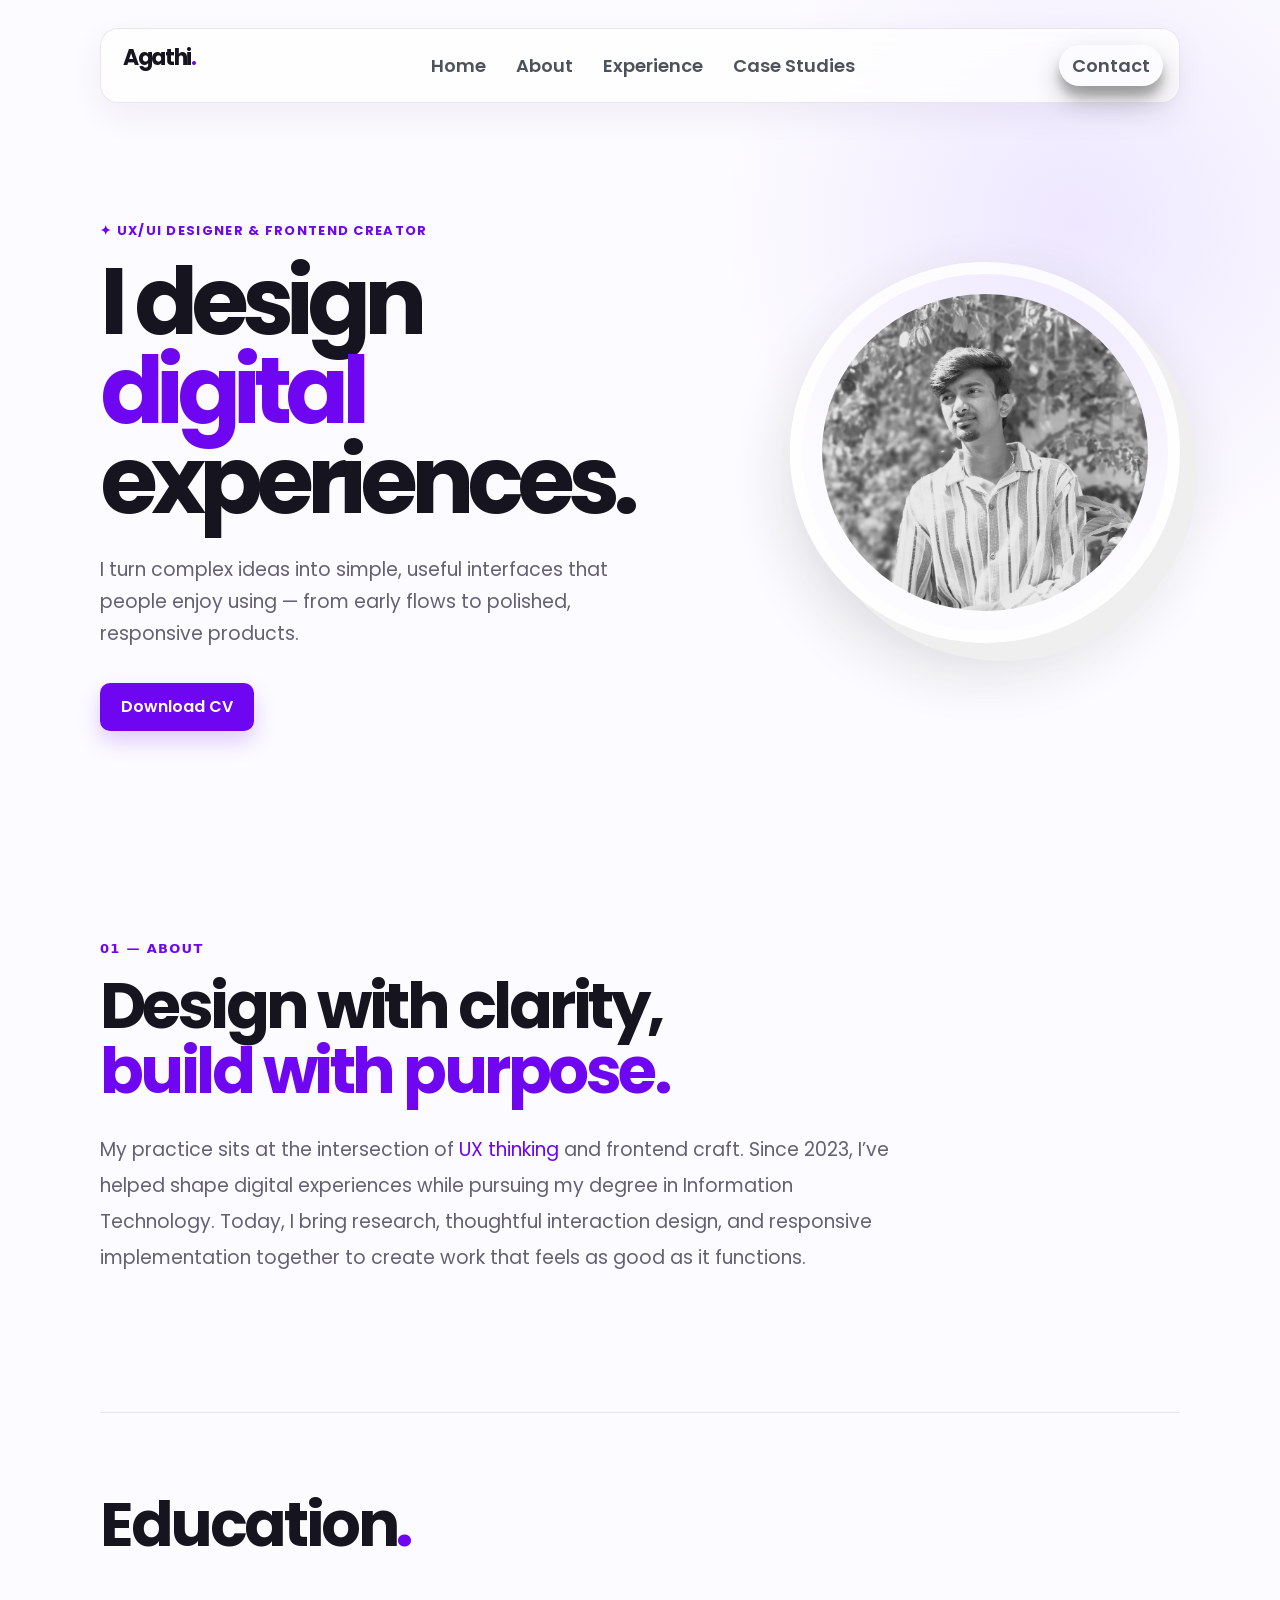
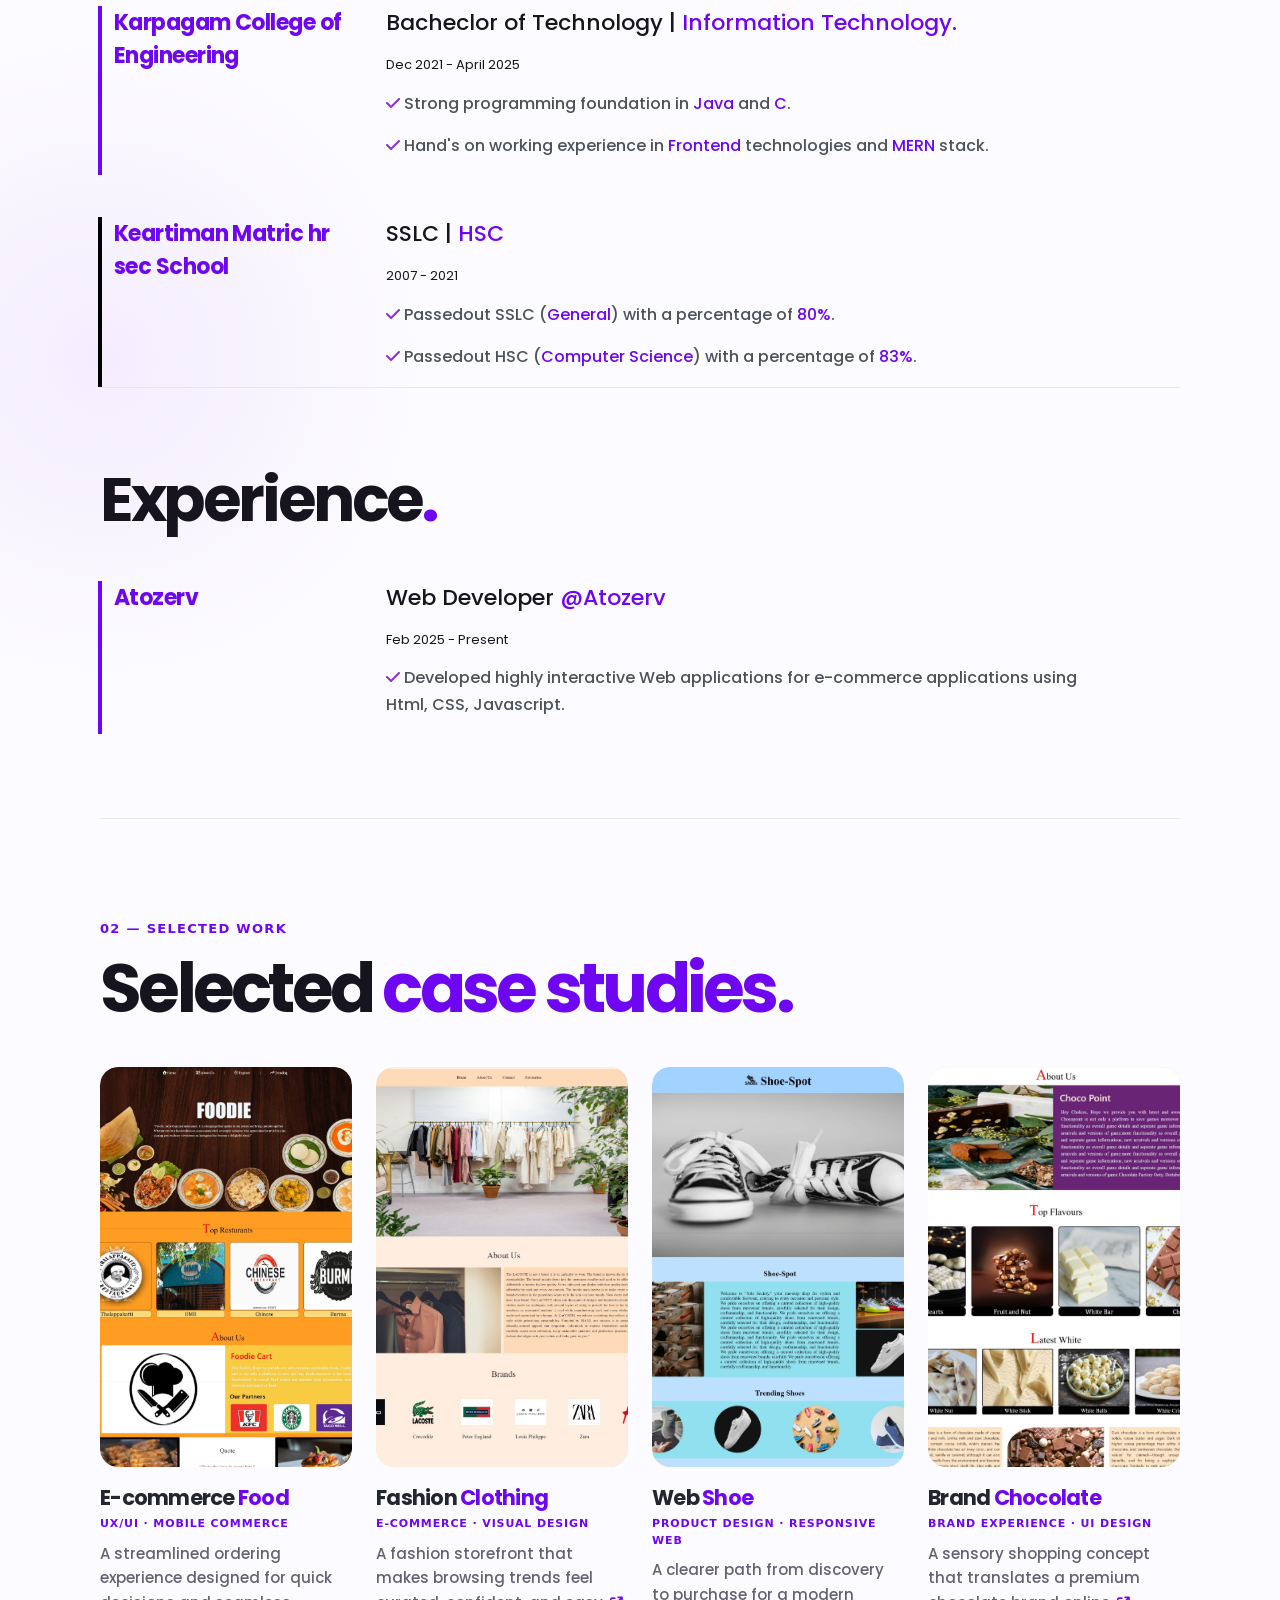
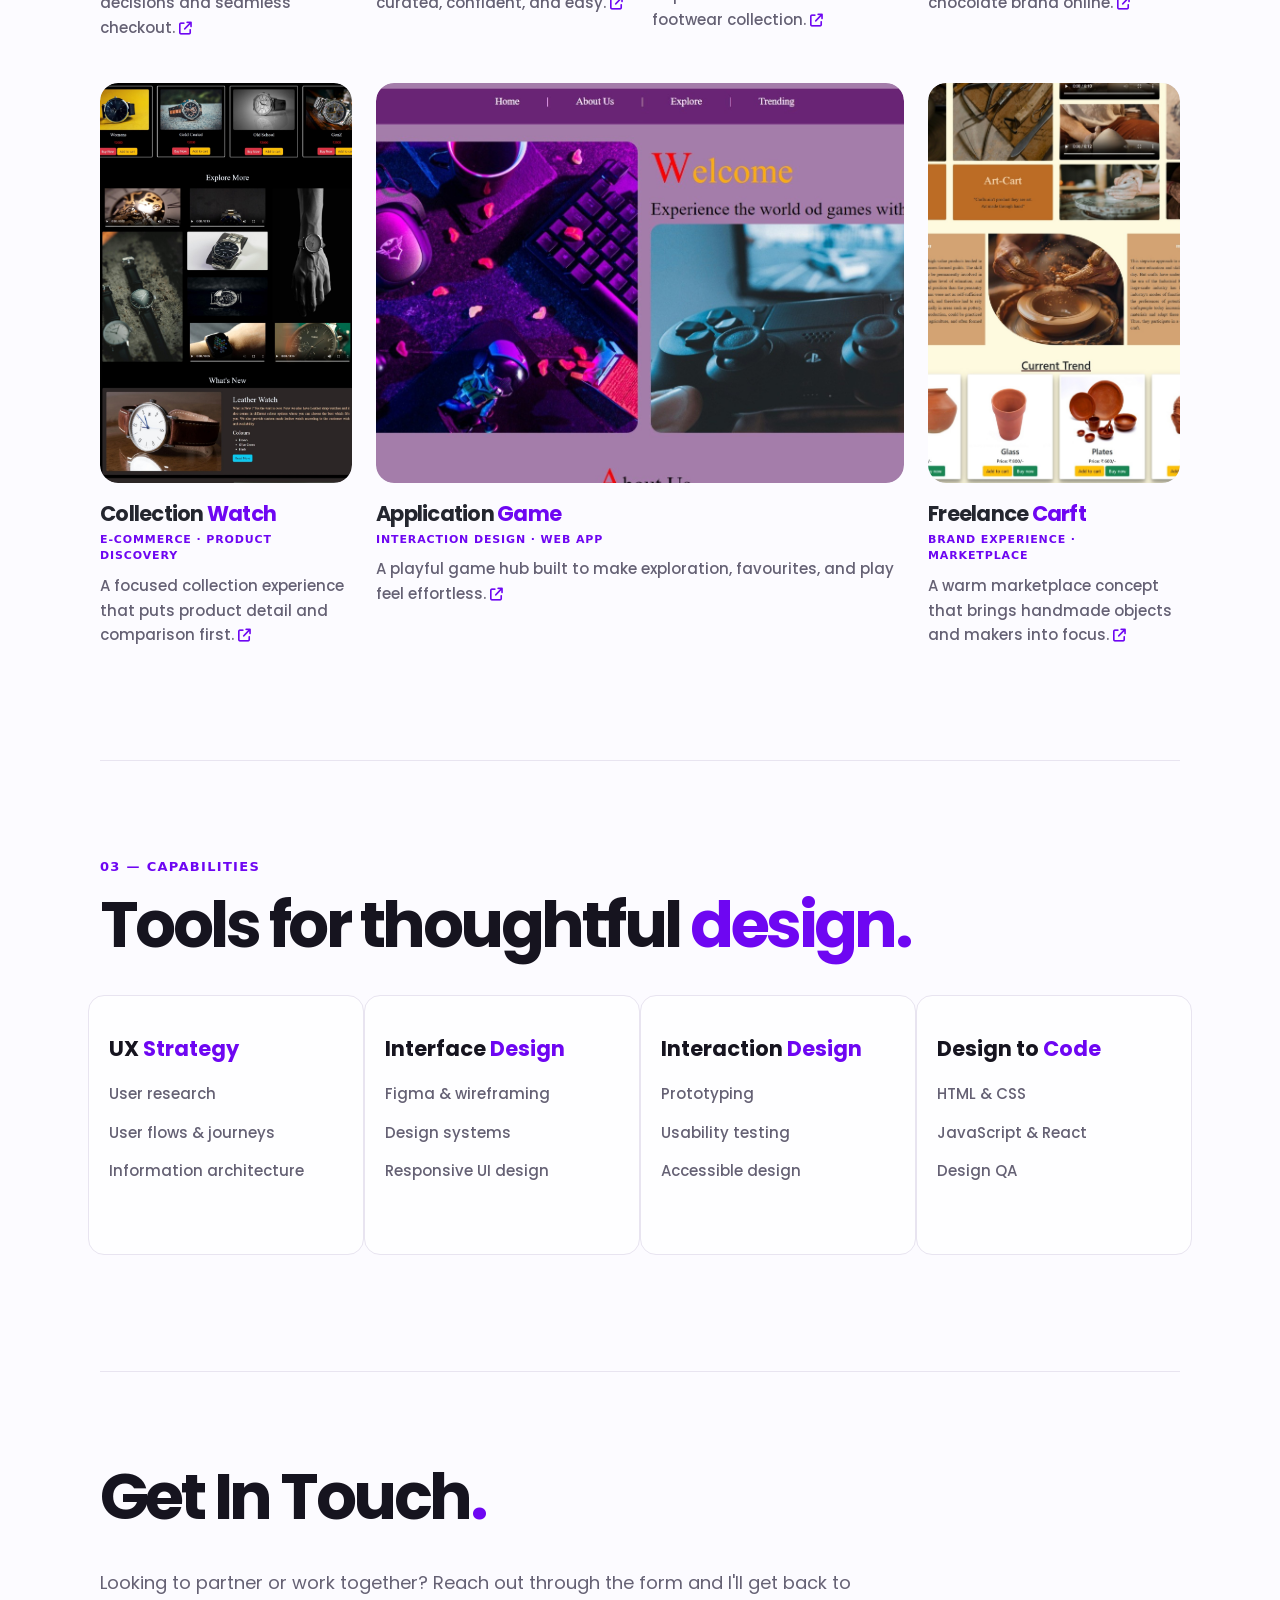
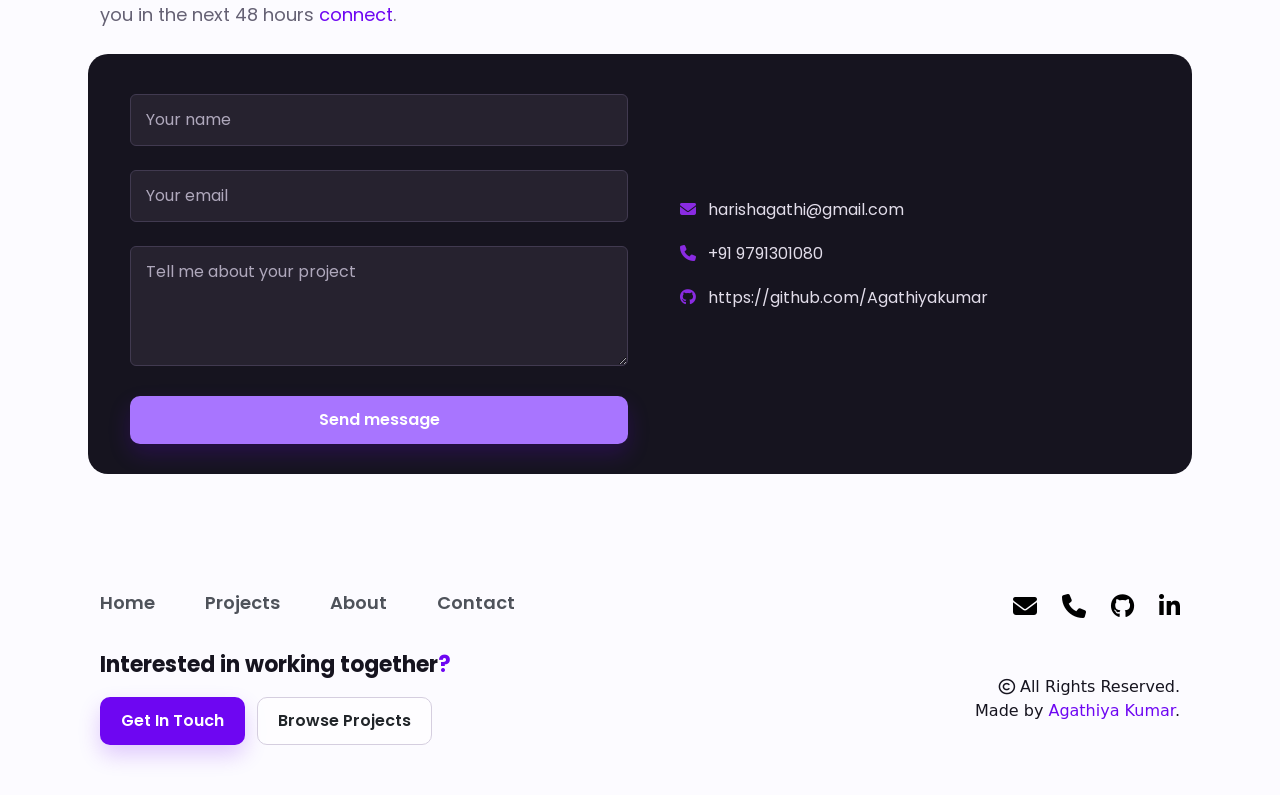
==== commit 65805dfd: "commit3" ====
--- a/index.html
+++ b/index.html
@@ -13,23 +13,22 @@
 </head>
 <body class="bg">
     
-<div class="home">
+<div class="home" id="home-target">
     <div class="Nav">
         <p class="agathi">Agathi<span>.</span></p>
         <ul class="link">
-            <li class="l">Home</li>
-            <li class="l">About</li>
-            <li class="l">Process</li>
-            <li class="l">Experience</li>
-            <li class="l">Case Studies</li>
+            <li class="l" ><a href="#home-target" class="ft">Home</a></li>
+            <li class="l"><a href="#about-target" class="ft">About</a></li>
+            <li class="l"><a href="#experience-target" class="ft">Experience</a></li>
+            <li class="l"><a href="#project-target" class="ft">Case Studies</a></li>
         </ul>
-        <button class="btn btn1">Contact</button>
+        <button class="btn btnn1" ><a href="#contact-target" class="ft">Contact</a></button>
     </div>
 </div>
     <div class="main">
         <div class="row rr1">
             <div class="col-6 fin">
-                <img class="finger" src="./asset/image/five-finger.png" alt="">
+                
         <h2 class="hey">✦ UX/UI designer &amp; frontend creator</h2>
         <h1 class="front">I design <span class="f">digital</span><br>experiences.</h1>
         <p class="hey1">I turn complex ideas into simple, useful interfaces that people enjoy using — from early flows to polished, responsive products.</p>
@@ -41,10 +40,10 @@
 </div>
 <div class="get">
     <button class="btn btn2"><a class="resume" href="https://drive.google.com/file/d/1kBGuWeykprvt41Yj8LX3jBLXQxksEnDE/view?usp=sharing">Download CV</a></button>
-    <button class="btn btn3">Browse Projects</button>
-</div>
-</div>
-<div class="my">
+    
+</div>
+</div>
+<div class="my" id="about-target">
     <p class="section-kicker">01 — About</p>
     <h1 class="mystory">Design with clarity,<br><span class="f">build with purpose.</span></h1>
     <p class="story">My practice sits at the intersection of <span class="f">UX thinking</span> and frontend craft. Since 2023, I’ve helped shape digital experiences while pursuing my degree in Information Technology. Today, I bring research, thoughtful interaction design, and responsive implementation together to create work that feels as good as it functions.</p>
@@ -82,7 +81,7 @@
         </div>
     </div>
 </div>
-<div class="experience">
+<div class="experience" id="experience-target">
     <h1 class="exp">Experience<span class="f">.</span></h1>
     <div class="row ex">
         <div class="col-3 ecol">
@@ -99,7 +98,7 @@
         </div>
     </div>
 </div>
-<div class="project">
+<div class="project" id="project-target">
     <p class="section-kicker">02 — Selected work</p>
     <h1 class="pro">Selected <span class="f">case studies.</span></h1>
     <div class="pc">
@@ -196,17 +195,20 @@
         </div>
     </div>
 </div>
-<div class="contact">
+<div class="contact" id="contact-target">
     <h1 class="touch">Get In Touch<span class="f">.</span></h1>
     <p class="connect">Looking to partner or work together? Reach out through the form and I'll get back to you in the next 48 hours <span class="f">connect</span>.</p>
     <div class="row ct">
         <div class="col-6 gt">
             <div class="for">
-                <form action="#">
-                    <input type="text" class="form-control i" placeholder="Name">
-                    <input type="text" class="form-control i" placeholder="email">
-                    <textarea name="t"  class="form-control i" id="t" placeholder="Enter Project Description"></textarea>
-                    <button class="btn btn4">Submit</button>
+                <!-- FormSubmit forwards each valid submission to harishagathi@gmail.com. -->
+                <form class="contact-form" action="https://formsubmit.co/harishagathi@gmail.com" method="POST">
+                    <input type="hidden" name="_subject" value="New portfolio project enquiry">
+                    <input type="hidden" name="_template" value="table">
+                    <input type="text" class="form-control i" id="client-name" name="client_name" placeholder="Your name" autocomplete="name" required>
+                    <input type="email" class="form-control i" id="client-email" name="client_email" placeholder="Your email" autocomplete="email" required>
+                    <textarea name="project_description" class="form-control i" id="t" placeholder="Tell me about your project" required></textarea>
+                    <button class="btn btn4" type="submit">Send message</button>
                 </form>
             </div>
         </div>
@@ -222,10 +224,10 @@
         <div class="row">
             <div class="col-6">
     <div class="foot">
-        <a class="ft" href="#">Home</a>
-        <a class="ft" href="#">Projects</a>
-        <a class="ft" href="#">About</a>
-        <a class="ft" href="#">Contact</a>
+        <a class="ft" href="#home-target">Home</a>
+        <a class="ft" href="#project-target">Projects</a>
+        <a class="ft" href="#about-target">About</a>
+        <a class="ft" href="#contact-target">Contact</a>
     </div>
     <div class="interest">
         <p class="int">Interested in working together<span class="f">?</span></p>
--- a/css/portfolio.css
+++ b/css/portfolio.css
@@ -1,3 +1,6 @@
+html{
+    scroll-behavior: smooth;
+}
 
 .bg{
     padding: 0px 100px;
@@ -26,9 +29,11 @@
     font-size: 56px;
     font-family: "Poppins", "Poppins Placeholder", sans-serif;
 }
-.btn1{
+.btnn1{
+    
     border-radius: 50px !important;
     box-shadow: rgba(0, 0, 0, 0.25) 0px 14px 28px, rgba(0, 0, 0, 0.22) 0px 10px 10px;
+    
 }
 .btn2{
     background: #6E06F2 !important;
@@ -301,6 +306,7 @@
     font-family: "Poppins", "Poppins Placeholder", sans-serif;
     color: white;
 }
+
 @media screen and (max-width: 991px) {
     .bg { padding: 0 48px; }
 
@@ -496,6 +502,7 @@
 .ct { margin-top: 24px; padding: 30px; border-radius: 20px; background: var(--ink); color: white; }
 .gt { border: 0; }
 .for { width: 100% !important; }
+.contact-form { display: grid; gap: 14px; }
 .form-control.i { padding: 13px 15px; border: 1px solid #413a50; background: #26222f; color: white; }
 .form-control.i::placeholder { color: #afa8bc; }
 .form-control.i:focus { border-color: #b694ff; box-shadow: 0 0 0 .2rem rgba(166, 119, 255, .18); }
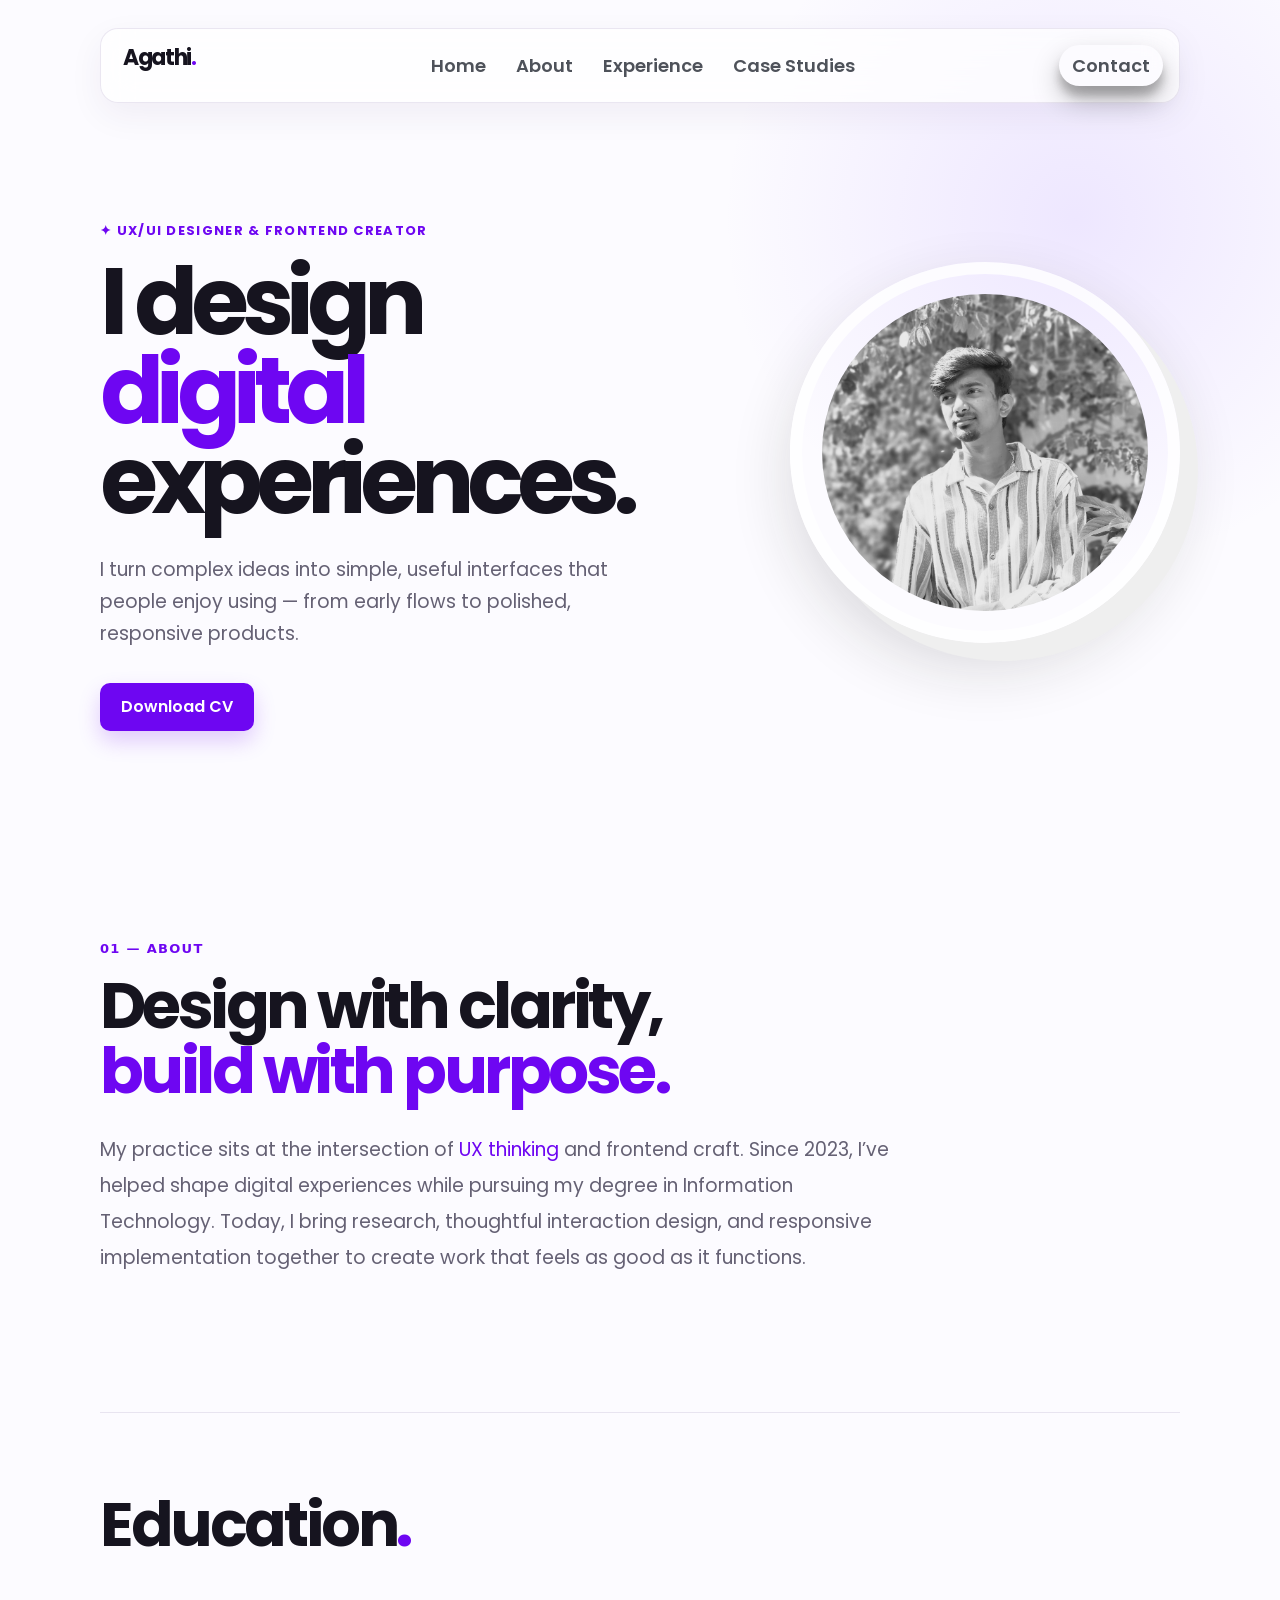
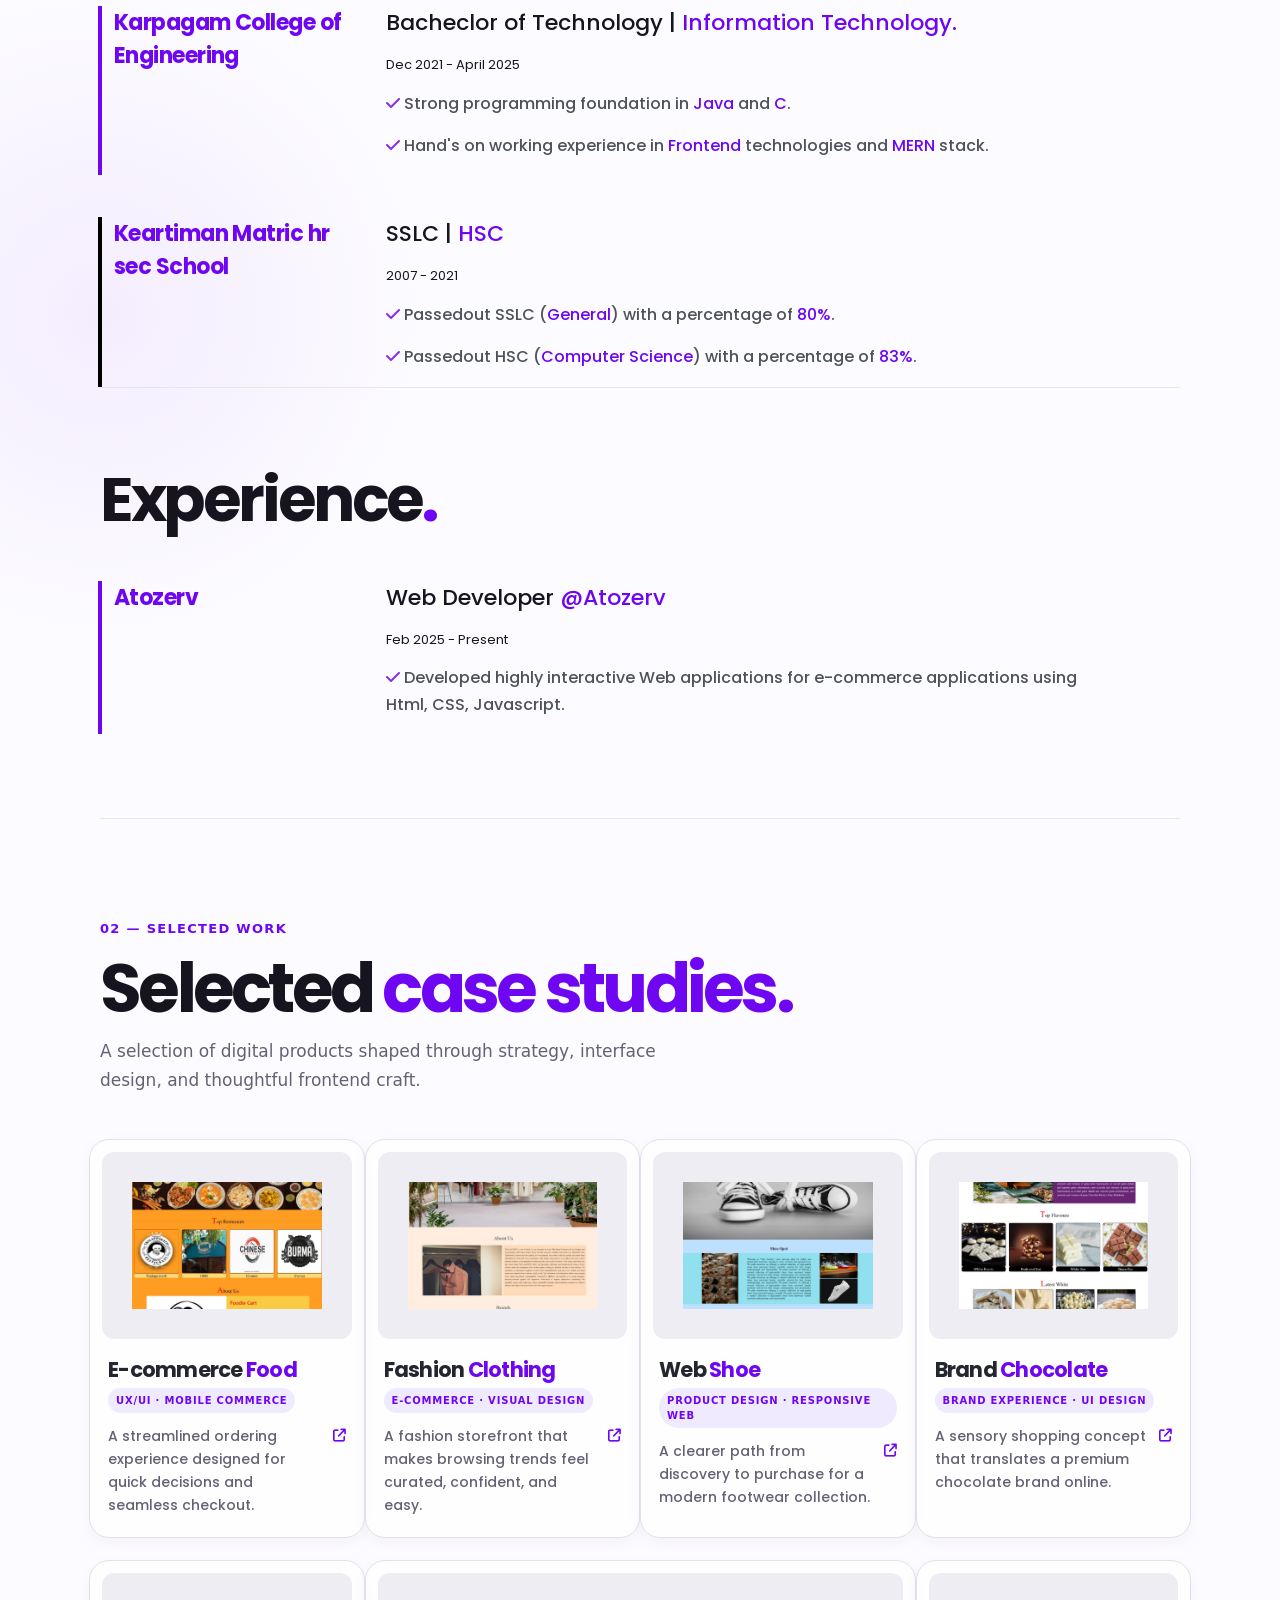
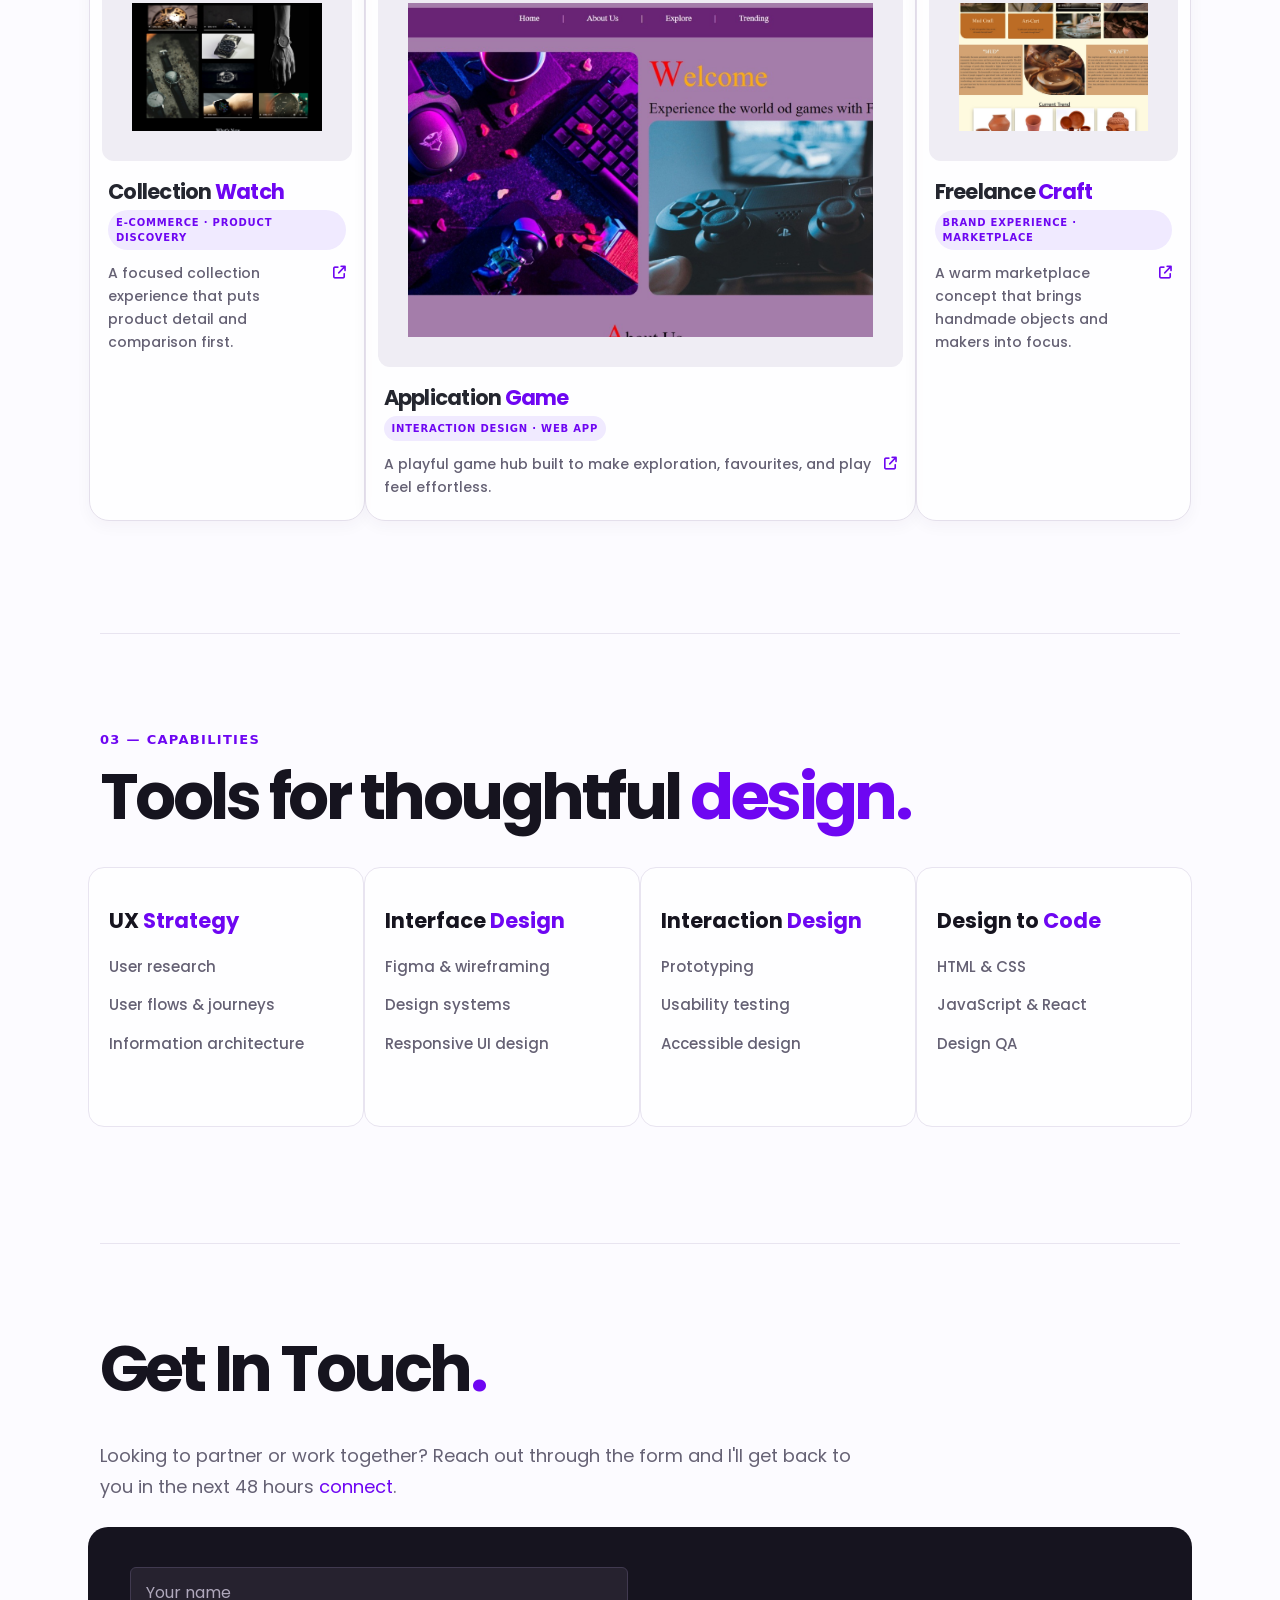
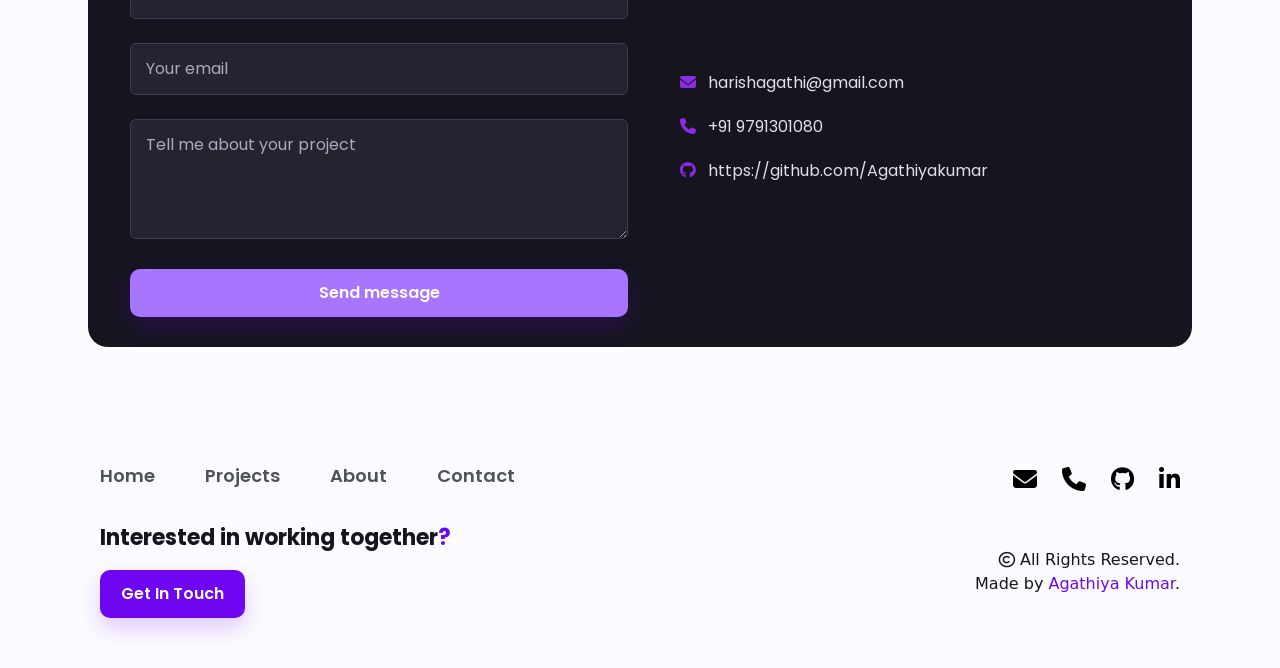
==== commit 080c250f: "Redesign case study cards and improve portfolio project section" ====
--- a/index.html
+++ b/index.html
@@ -101,35 +101,36 @@
 <div class="project" id="project-target">
     <p class="section-kicker">02 — Selected work</p>
     <h1 class="pro">Selected <span class="f">case studies.</span></h1>
+    <p class="project-intro">A selection of digital products shaped through strategy, interface design, and thoughtful frontend craft.</p>
     <div class="pc">
-        <div class="row">
-            <div class="col-3">
-                <div class="ppi">
-                <img class="pi" src="./asset/image/p1.jpeg" width="100%" height="400px" alt="">
+        <div class="row case-study-grid">
+            <div class="col-12 col-md-6 col-xl-3 project-card">
+                <div class="ppi">
+                <img class="pi" src="./asset/image/p1.jpeg" alt="E-commerce food ordering interface">
             </div>
                 <h4 class="ph">E-commerce <span class="f"> Food</span></h4>
                 <p class="project-type">UX/UI · Mobile commerce</p>
                 <h3 class="pd">A streamlined ordering experience designed for quick decisions and seamless checkout. <i class="fa-solid fa-arrow-up-right-from-square"></i></h3>
             </div>
-            <div class="col-3">
-                <div class="ppi">
-                <img class="pi" src="./asset/image/p3.jpeg" width="100%" height="400px" alt="">
+            <div class="col-12 col-md-6 col-xl-3 project-card">
+                <div class="ppi">
+                <img class="pi" src="./asset/image/p3.jpeg" alt="Fashion clothing e-commerce interface">
                 </div>
                 <h4 class="ph">Fashion <span class="f"> Clothing </span></h4>
                 <p class="project-type">E-commerce · Visual design</p>
                 <h3 class="pd">A fashion storefront that makes browsing trends feel curated, confident, and easy. <i class="fa-solid fa-arrow-up-right-from-square"></i></h3>
             </div>
-            <div class="col-3">
+            <div class="col-12 col-md-6 col-xl-3 project-card">
               <div class="ppi">
-                <img class="pi" src="./asset/image/p2.jpeg" width="100%" height="400px" alt="">
+                <img class="pi" src="./asset/image/p2.jpeg" alt="Responsive shoe shopping interface">
                 </div>
                 <h4 class="ph">Web <span class="f"> Shoe </span></h4>
                 <p class="project-type">Product design · Responsive web</p>
                 <h3 class="pd">A clearer path from discovery to purchase for a modern footwear collection. <i class="fa-solid fa-arrow-up-right-from-square"></i></h3>
             </div>
-            <div class="col-3">
-                <div class="ppi">
-                <img class="pi" src="./asset/image/chocolaate web.jpeg" width="100%" height="400px" alt="">
+            <div class="col-12 col-md-6 col-xl-3 project-card">
+                <div class="ppi">
+                <img class="pi" src="./asset/image/chocolaate web.jpeg" alt="Premium chocolate brand website">
             </div>
                 <h4 class="ph">Brand <span class="f"> Chocolate </span></h4>
                 <p class="project-type">Brand experience · UI design</p>
@@ -137,28 +138,28 @@
             </div>
         </div>
         
-        <div class="row r1">
-            <div class="col-3">
-                <div class="ppi">
-                <img class="pi" src="./asset/image/ww.jpeg" width="100%" height="400px" alt="">
+        <div class="row r1 case-study-grid">
+            <div class="col-12 col-md-6 col-xl-3 project-card">
+                <div class="ppi">
+                <img class="pi" src="./asset/image/ww.jpeg" alt="Watch collection shopping interface">
                 </div>
                 <h4 class="ph">Collection <span class="f"> Watch</span></h4>
                 <p class="project-type">E-commerce · Product discovery</p>
                 <h3 class="pd">A focused collection experience that puts product detail and comparison first. <i class="fa-solid fa-arrow-up-right-from-square"></i></h3>
             </div>
-            <div class="col-6">
-                <div class="ppi">
-                <img class="pi" src="./asset/image/game web.jpeg" width="100%" height="400px" alt="">
+            <div class="col-12 col-xl-6 project-card">
+                <div class="ppi">
+                <img class="pi" src="./asset/image/game web.jpeg" alt="Interactive game application interface">
                 </div>
                 <h4 class="ph">Application<span class="f"> Game </span></h4>
                 <p class="project-type">Interaction design · Web app</p>
                 <h3 class="pd">A playful game hub built to make exploration, favourites, and play feel effortless. <i class="fa-solid fa-arrow-up-right-from-square"></i></h3>
             </div>
-            <div class="col-3">
-                <div class="ppi">
-                <img class="pi" src="./asset/image/pot web.jpeg" width="100%" height="400px" alt="">
-                </div>
-                <h4 class="ph">Freelance<span class="f"> Carft </span></h4>
+            <div class="col-12 col-md-6 col-xl-3 project-card">
+                <div class="ppi">
+                <img class="pi" src="./asset/image/pot web.jpeg" alt="Handcrafted goods marketplace interface">
+                </div>
+                <h4 class="ph">Freelance<span class="f"> Craft </span></h4>
                 <p class="project-type">Brand experience · Marketplace</p>
                 <h3 class="pd">A warm marketplace concept that brings handmade objects and makers into focus. <i class="fa-solid fa-arrow-up-right-from-square"></i></h3>
             </div>
@@ -234,7 +235,6 @@
     </div>
     <div class="get">
         <button class="btn btn2">Get In Touch</button>
-        <button class="btn btn3">Browse Projects</button>
     </div>
 </div>
 <div class="col-6">
--- a/css/portfolio.css
+++ b/css/portfolio.css
@@ -474,16 +474,21 @@
 .e { line-height: 1.65; }
 
 .project { padding: 100px 0 112px; margin-top: 0; border-top: 1px solid var(--line); }
-.pro { font-size: clamp(44px, 5.3vw, 70px); margin-bottom: 44px; }
-.pc .row { row-gap: 42px; }
-.r1 { margin-top: 42px !important; }
-.ppi { overflow: hidden; border-radius: 18px; background: #efedf4; }
-.pi { width: 100%; border: 0; border-radius: 18px; padding: 0; transition: transform .55s cubic-bezier(.2,.7,.2,1) !important; }
-.ppi:hover img { transform: scale(1.045); }
-.ph { padding: 18px 0 6px; margin: 0; font-size: 21px; letter-spacing: -.035em; }
-.project-type { margin: 0 0 9px; color: var(--accent); font-size: 11px; font-weight: 700; letter-spacing: .08em; text-transform: uppercase; }
-.pd { margin: 0; color: var(--muted) !important; font-size: 15px; font-weight: 500; line-height: 1.65; }
-.pd i { color: var(--accent); font-size: 13px; }
+.pro { margin-bottom: 14px; font-size: clamp(44px, 5.3vw, 70px); }
+.project-intro { max-width: 620px; margin: 0 0 44px; color: var(--muted); font-size: 17px; line-height: 1.7; }
+.pc .case-study-grid { --bs-gutter-x: 22px; row-gap: 22px; }
+.r1 { margin-top: 22px !important; }
+.project-card { display: flex; flex-direction: column; min-height: 100%; padding: 12px !important; border: 1px solid #e4dfeb; border-radius: 20px; background: rgba(255,255,255,.78); box-shadow: 0 5px 16px rgba(45,25,89,.04); transition: transform .25s ease, border-color .25s ease, box-shadow .25s ease; }
+.project-card:hover { transform: translateY(-7px); border-color: rgba(110,6,242,.28); box-shadow: 0 22px 42px rgba(45,25,89,.14); }
+.ppi { position: relative; overflow: hidden; aspect-ratio: 4 / 3; border-radius: 12px; background: #efedf4; }
+.ppi::after { content: "View case study  ↗"; position: absolute; right: 12px; bottom: 12px; padding: 7px 10px; border-radius: 999px; background: rgba(28,25,35,.88); color: white; font-size: 10px; font-weight: 700; letter-spacing: .06em; opacity: 0; transform: translateY(8px); transition: opacity .25s ease, transform .25s ease; }
+.project-card:hover .ppi::after { opacity: 1; transform: translateY(0); }
+.pi { width: 100%; height: 100%; border: 0; border-radius: 0; object-fit: cover; transition: transform .55s cubic-bezier(.2,.7,.2,1) !important; }
+.project-card:hover .pi { transform: scale(1.055); }
+.ph { padding: 18px 6px 6px; margin: 0; color: var(--ink); font-size: 21px; letter-spacing: -.035em; }
+.project-type { width: fit-content; margin: 0 6px 12px; padding: 5px 8px; border-radius: 999px; background: #f0eaff; color: var(--accent); font-size: 10px; font-weight: 700; letter-spacing: .08em; text-transform: uppercase; }
+.pd { display: flex; align-items: flex-start; justify-content: space-between; gap: 12px; margin: 0; padding: 0 6px 8px; color: var(--muted) !important; font-size: 14px; font-weight: 500; line-height: 1.65; }
+.pd i { flex: 0 0 auto; margin-top: 4px; color: var(--accent); font-size: 13px; }
 
 .skills { padding: 96px 0 116px; border-top: 1px solid var(--line); }
 .skill { font-size: clamp(44px, 5vw, 68px); }
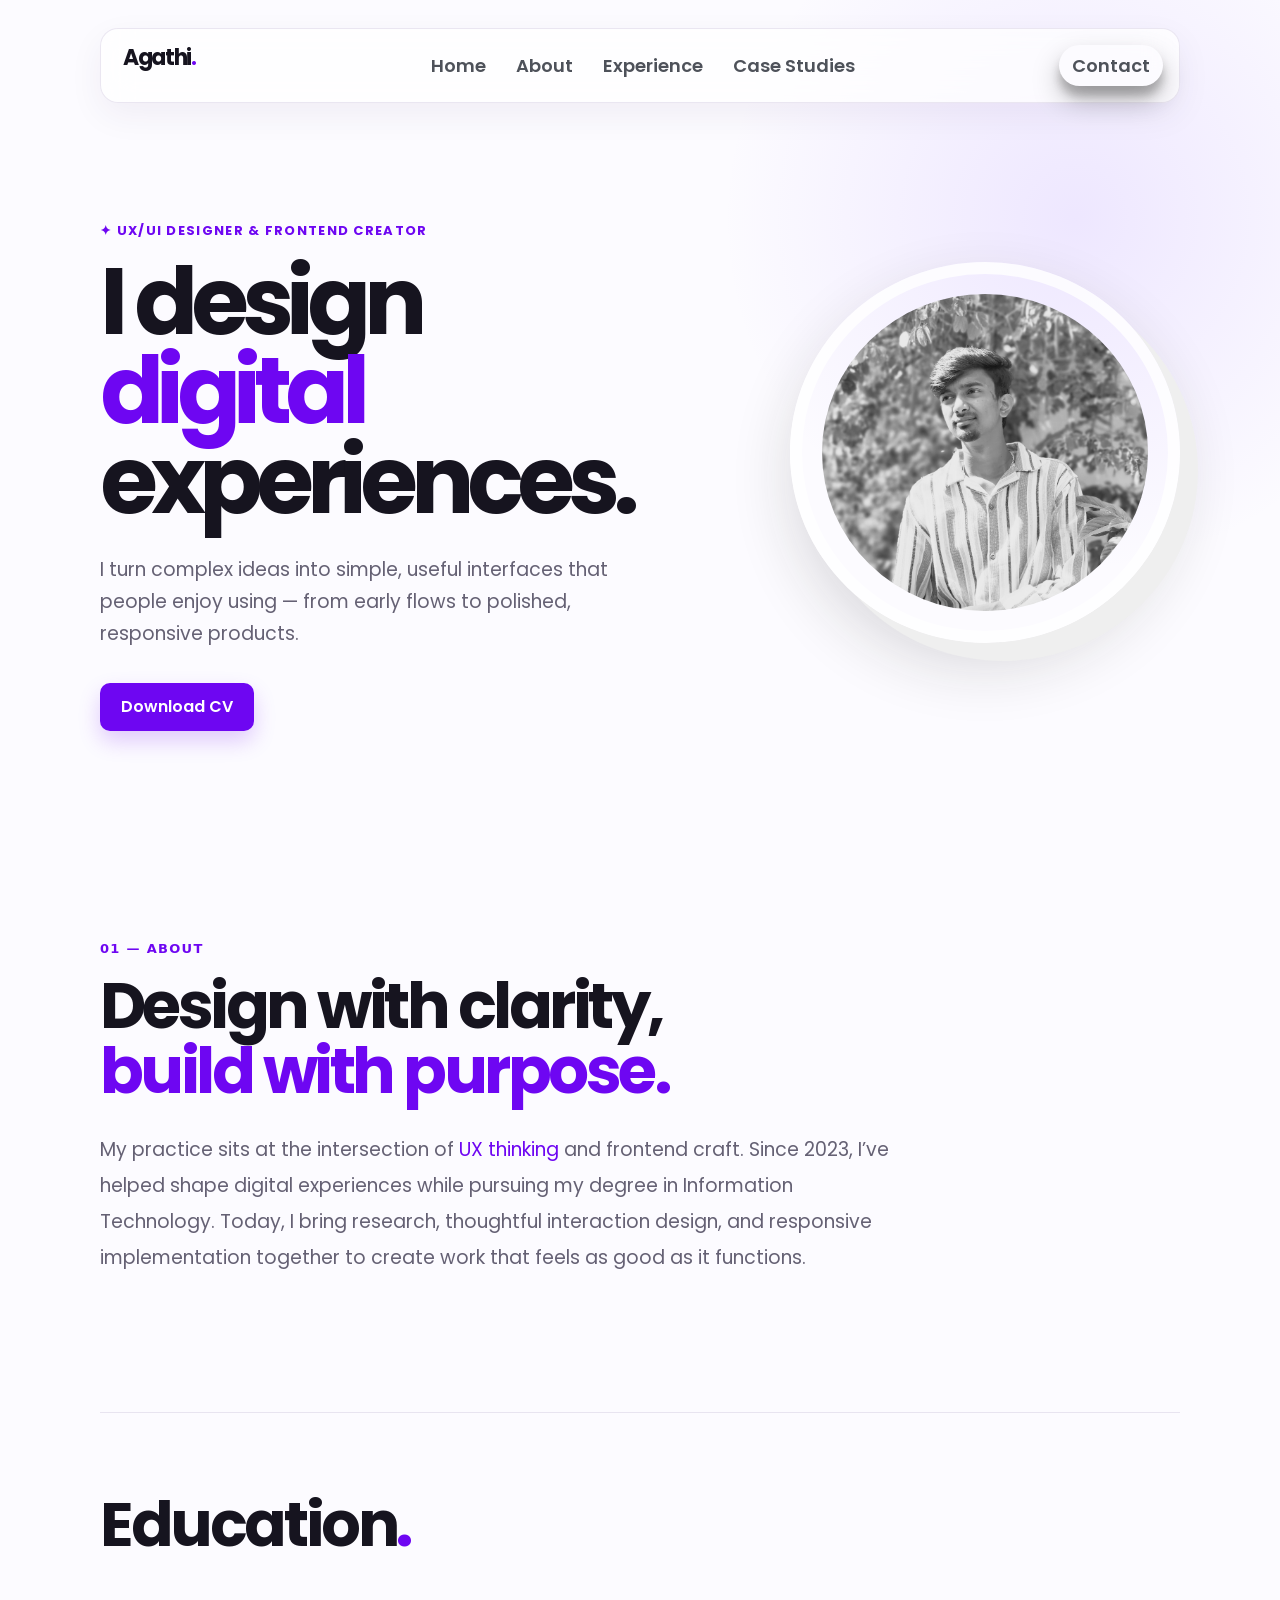
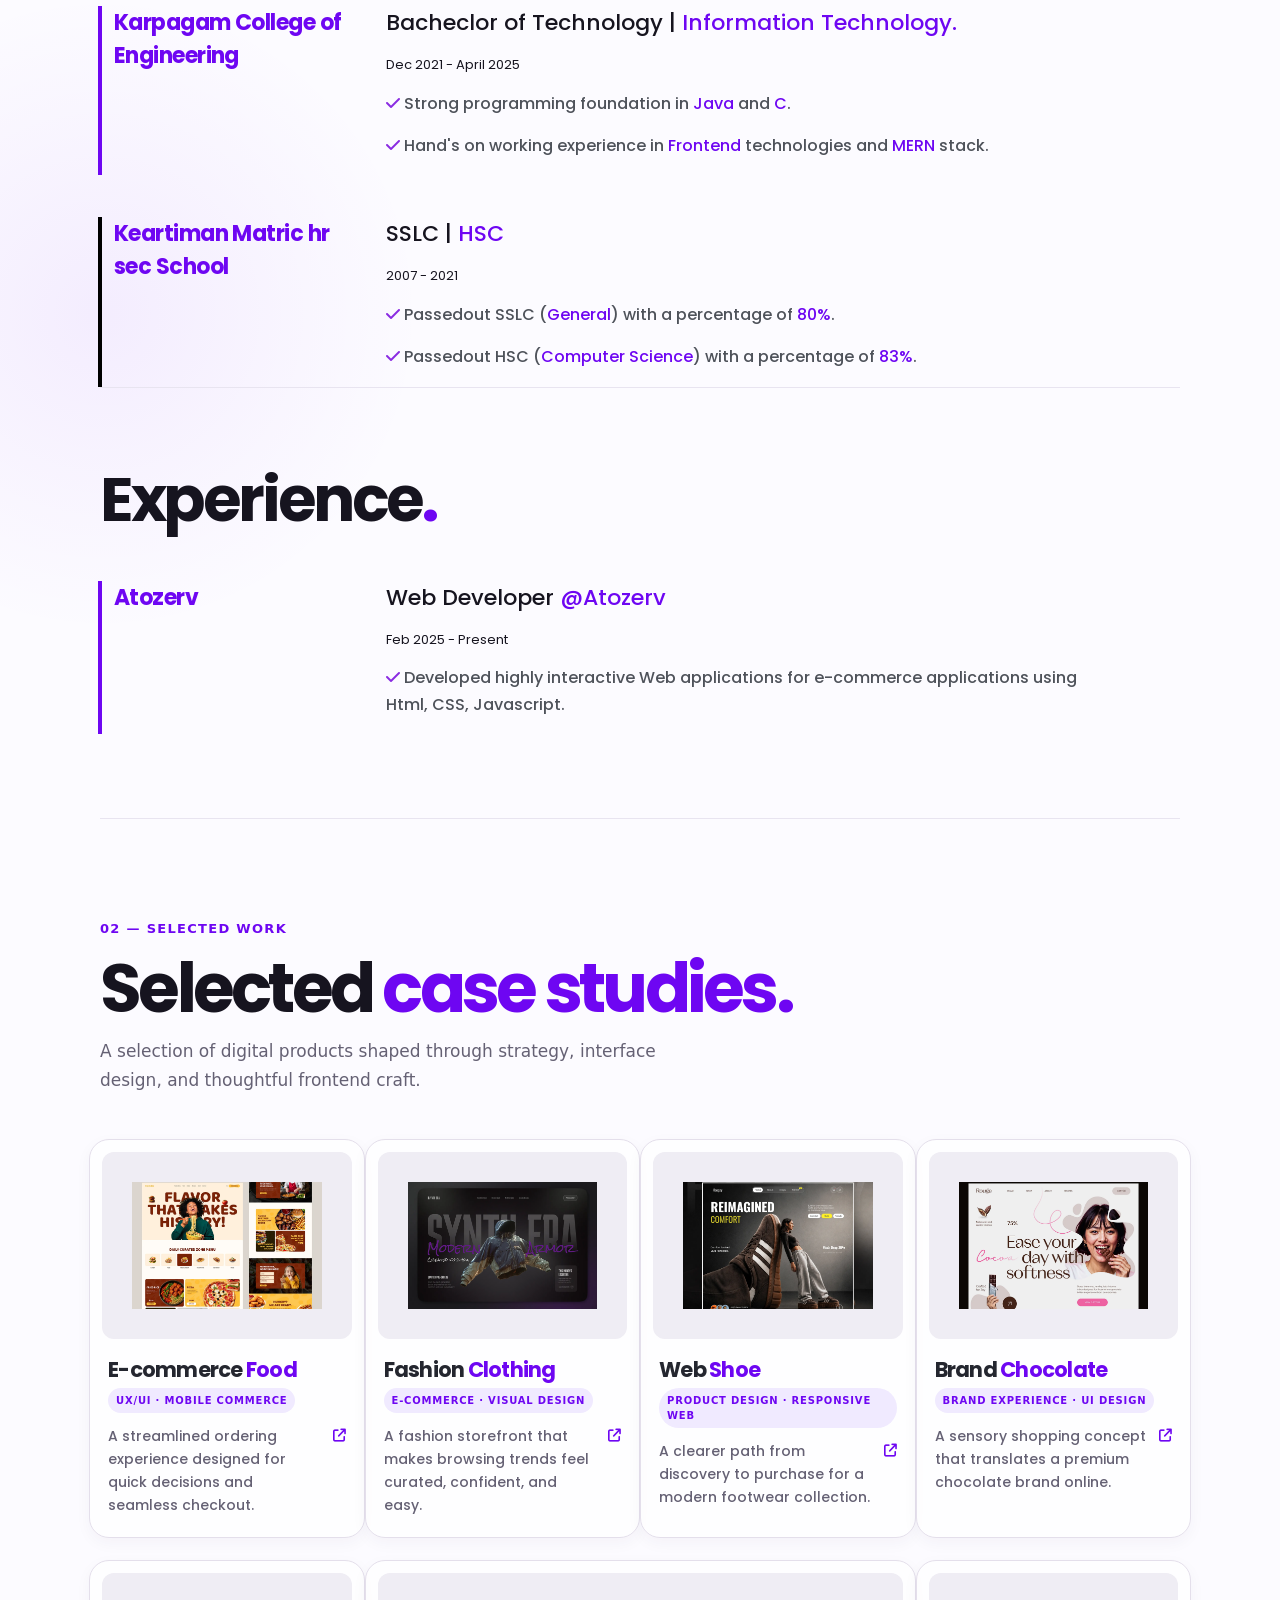
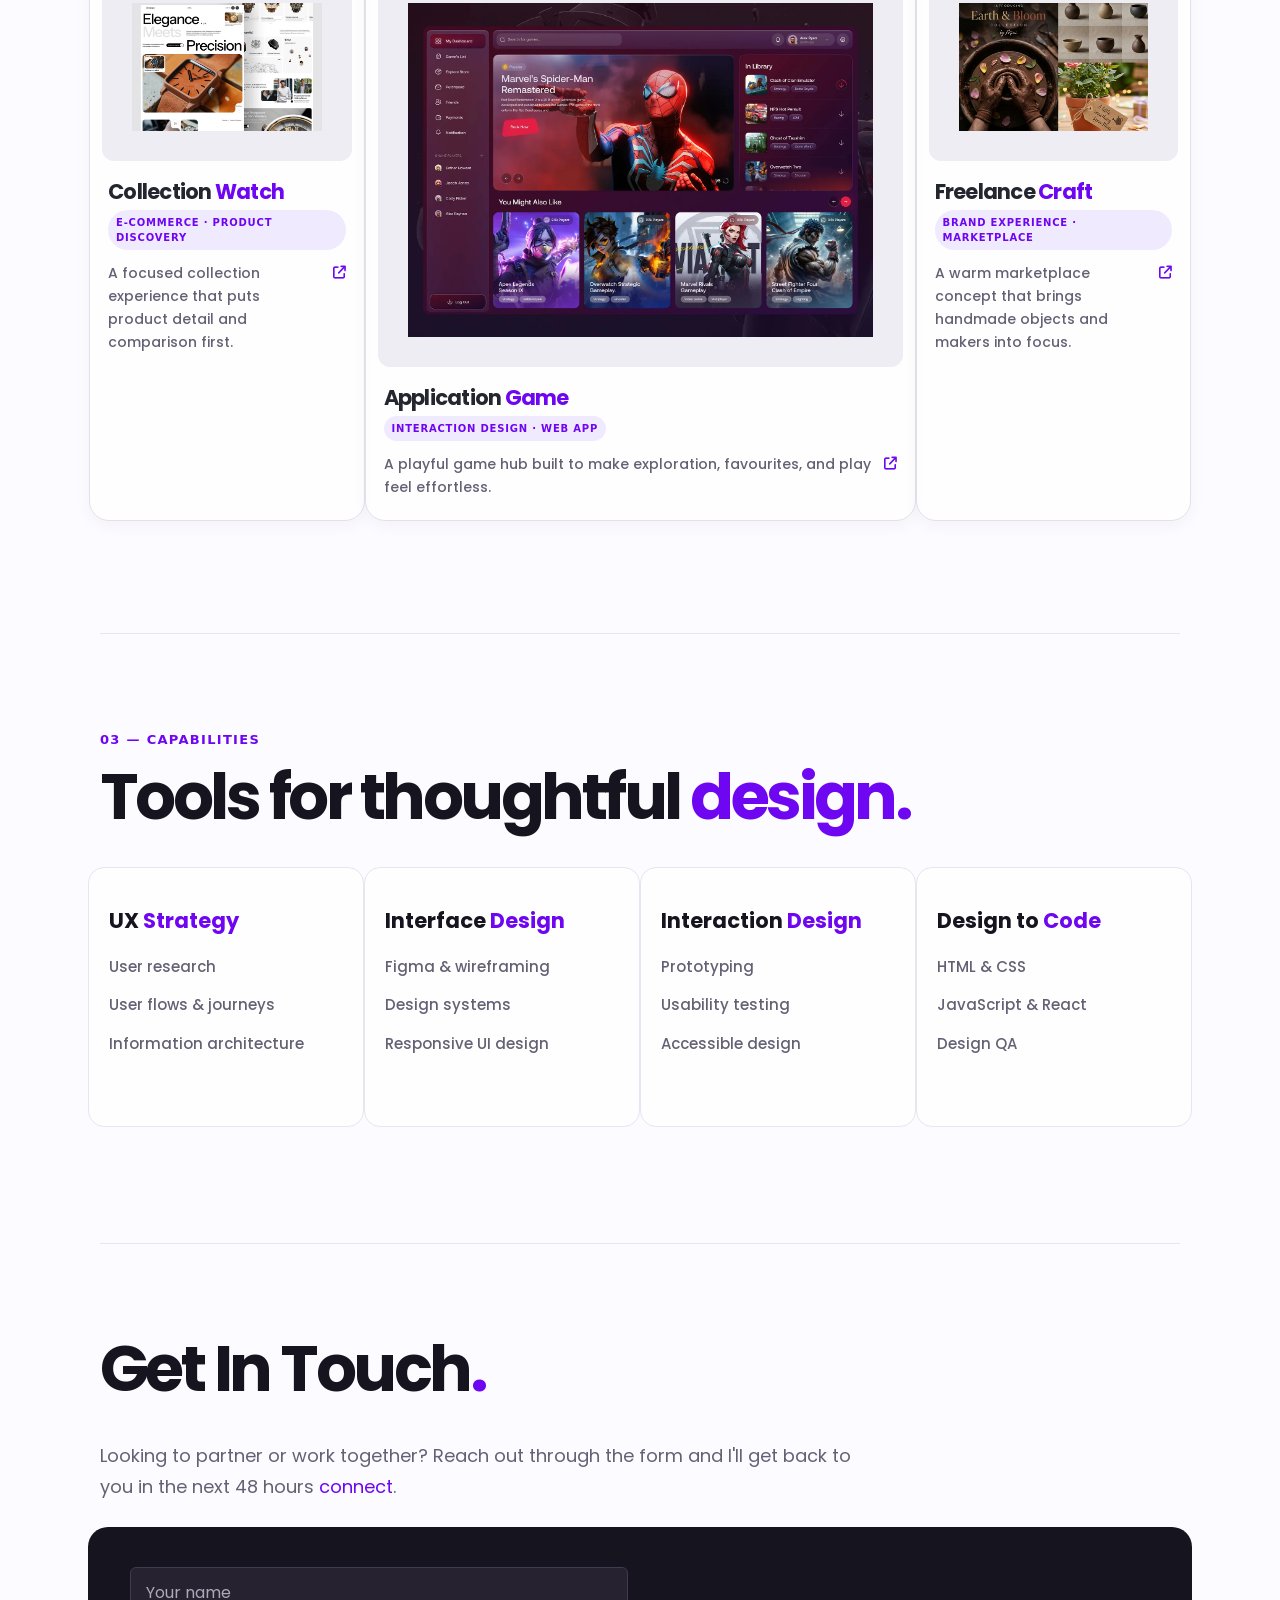
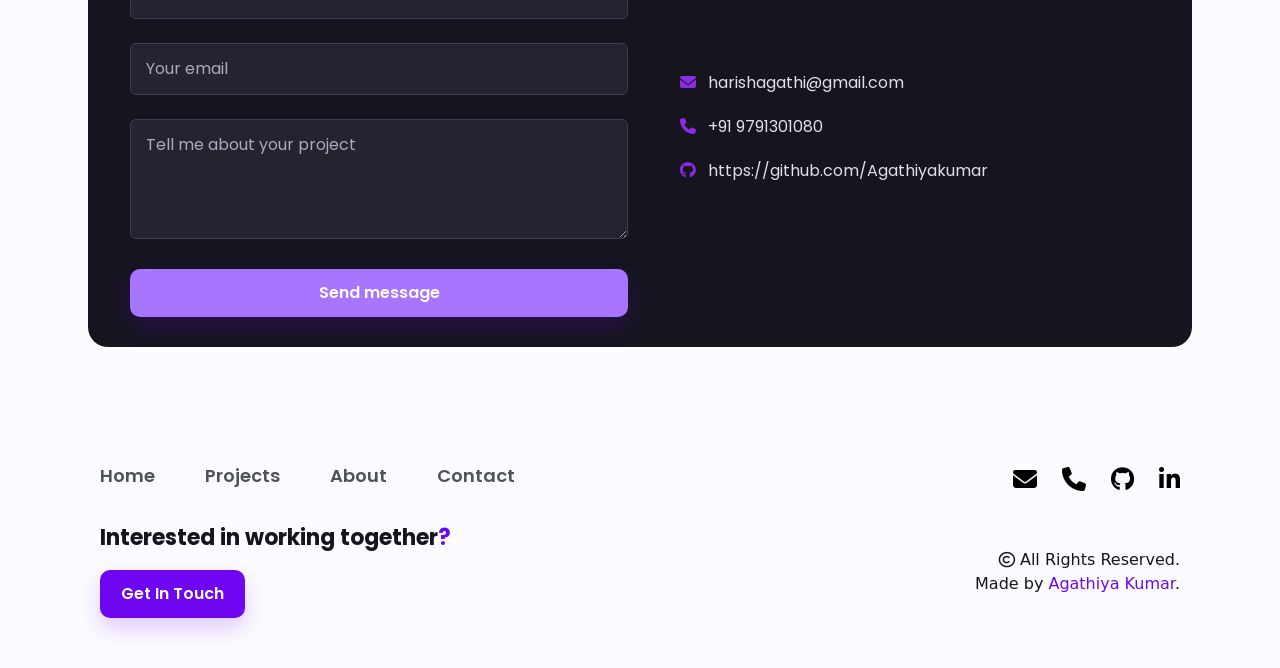
==== commit bcb6f7fd: "commit4" ====
--- a/index.html
+++ b/index.html
@@ -106,7 +106,7 @@
         <div class="row case-study-grid">
             <div class="col-12 col-md-6 col-xl-3 project-card">
                 <div class="ppi">
-                <img class="pi" src="./asset/image/p1.jpeg" alt="E-commerce food ordering interface">
+                <img class="pi" src="./asset/image/i1.webp" alt="E-commerce food ordering interface">
             </div>
                 <h4 class="ph">E-commerce <span class="f"> Food</span></h4>
                 <p class="project-type">UX/UI · Mobile commerce</p>
@@ -114,7 +114,7 @@
             </div>
             <div class="col-12 col-md-6 col-xl-3 project-card">
                 <div class="ppi">
-                <img class="pi" src="./asset/image/p3.jpeg" alt="Fashion clothing e-commerce interface">
+                <img class="pi" src="./asset/image/i2.webp" alt="Fashion clothing e-commerce interface">
                 </div>
                 <h4 class="ph">Fashion <span class="f"> Clothing </span></h4>
                 <p class="project-type">E-commerce · Visual design</p>
@@ -122,7 +122,7 @@
             </div>
             <div class="col-12 col-md-6 col-xl-3 project-card">
               <div class="ppi">
-                <img class="pi" src="./asset/image/p2.jpeg" alt="Responsive shoe shopping interface">
+                <img class="pi" src="./asset/image/i3.webp" alt="Responsive shoe shopping interface">
                 </div>
                 <h4 class="ph">Web <span class="f"> Shoe </span></h4>
                 <p class="project-type">Product design · Responsive web</p>
@@ -130,7 +130,7 @@
             </div>
             <div class="col-12 col-md-6 col-xl-3 project-card">
                 <div class="ppi">
-                <img class="pi" src="./asset/image/chocolaate web.jpeg" alt="Premium chocolate brand website">
+                <img class="pi" src="./asset/image/i4.webp" alt="Premium chocolate brand website">
             </div>
                 <h4 class="ph">Brand <span class="f"> Chocolate </span></h4>
                 <p class="project-type">Brand experience · UI design</p>
@@ -141,7 +141,7 @@
         <div class="row r1 case-study-grid">
             <div class="col-12 col-md-6 col-xl-3 project-card">
                 <div class="ppi">
-                <img class="pi" src="./asset/image/ww.jpeg" alt="Watch collection shopping interface">
+                <img class="pi" src="./asset/image/i5.webp" alt="Watch collection shopping interface">
                 </div>
                 <h4 class="ph">Collection <span class="f"> Watch</span></h4>
                 <p class="project-type">E-commerce · Product discovery</p>
@@ -149,7 +149,7 @@
             </div>
             <div class="col-12 col-xl-6 project-card">
                 <div class="ppi">
-                <img class="pi" src="./asset/image/game web.jpeg" alt="Interactive game application interface">
+                <img class="pi" src="./asset/image/i6.webp" alt="Interactive game application interface">
                 </div>
                 <h4 class="ph">Application<span class="f"> Game </span></h4>
                 <p class="project-type">Interaction design · Web app</p>
@@ -157,7 +157,7 @@
             </div>
             <div class="col-12 col-md-6 col-xl-3 project-card">
                 <div class="ppi">
-                <img class="pi" src="./asset/image/pot web.jpeg" alt="Handcrafted goods marketplace interface">
+                <img class="pi" src="./asset/image/i7.webp" alt="Handcrafted goods marketplace interface">
                 </div>
                 <h4 class="ph">Freelance<span class="f"> Craft </span></h4>
                 <p class="project-type">Brand experience · Marketplace</p>
